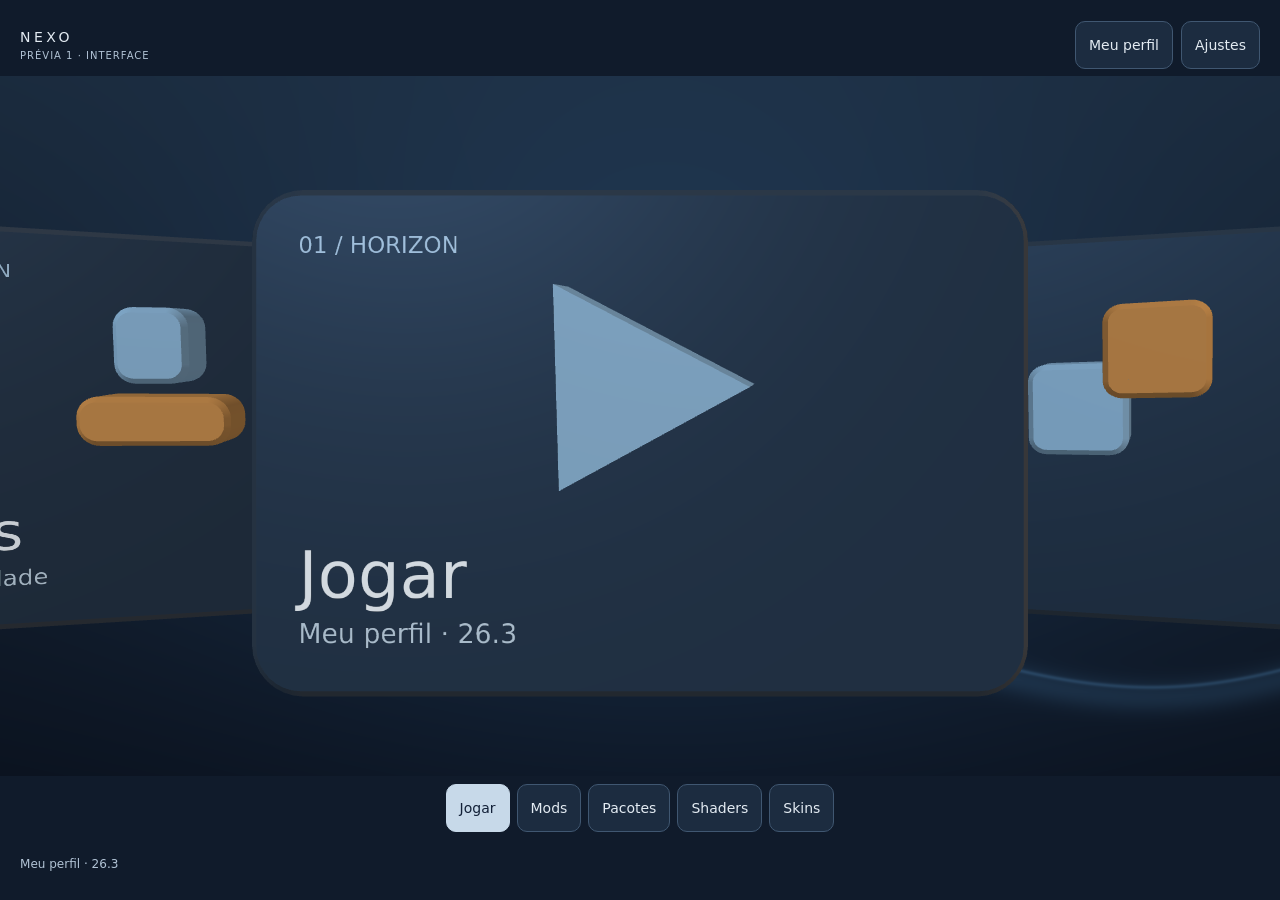
==== experiments/nexo-preview/android/src/main/assets/index.html @ 7bfe876e "Give landscape catalogs usable space and restore state after layout settles Move secondary catalog a" ====
<!doctype html>
<html lang="pt-BR">
<head>
<meta charset="utf-8"><meta name="viewport" content="width=device-width,initial-scale=1,viewport-fit=cover">
<meta name="theme-color" content="#101b2b"><title>Horizon Nexo — Prévia 1</title>
<link rel="stylesheet" href="nexo.css">
</head>
<body>
<main id="nexo-app" class="nexo-study">
  <header class="app-header"><div><span class="wordmark">NEXO</span><small>PRÉVIA 1 · INTERFACE</small></div><div class="header-actions"><button id="profile-button" type="button" aria-label="Trocar perfil">Meu perfil</button><button id="settings-button" type="button">Ajustes</button></div></header>
  <div id="scene-wrap"><canvas id="scene" aria-label="Carrossel 3D. Arraste para selecionar e toque na aba em destaque para abrir.">Nexo: Jogar, Mods, Pacotes, Shaders e Skins.</canvas>
    <section id="module" hidden inert aria-labelledby="module-title"><header class="module-header"><div><small id="module-eyebrow">BIBLIOTECA DE PRÉVIA</small><h1 id="module-title">Mods</h1></div><button type="button" id="module-options" aria-label="Mais opções da biblioteca" aria-haspopup="dialog">Mais</button></header><div id="module-content"></div></section>
  </div>
  <nav class="nexo-categories" aria-label="Seções">
    <button type="button" data-page="0" aria-pressed="true">Jogar</button><button type="button" data-page="1" aria-pressed="false">Mods</button><button type="button" data-page="2" aria-pressed="false">Pacotes</button><button type="button" data-page="3" aria-pressed="false">Shaders</button><button type="button" data-page="4" aria-pressed="false">Skins</button>
  </nav>
  <footer class="app-footer"><span class="nexo-state" aria-live="polite">Meu perfil · 26.3</span><button type="button" class="nexo-back" hidden>Voltar às abas</button></footer>
  <p class="nexo-error" role="alert" hidden></p>
</main>
<dialog id="settings-dialog" aria-labelledby="settings-title"><header><h2 id="settings-title">Ajustes do Nexo</h2><button type="button" data-close>Fechar</button></header><div class="dialog-body">
<label>Tamanho do texto<select data-pref="textScale"><option value="1">Padrão</option><option value="1.15">Ampliado</option><option value="1.3">Grande</option></select></label>
<label>Movimento reduzido<input type="checkbox" data-pref="reducedMotion"></label>
<label>Limite de quadros<select data-pref="fps"><option value="30">30 FPS</option><option value="45">45 FPS</option><option value="60">60 FPS</option></select></label>
<label>Resolução dos efeitos<select data-pref="renderScale"><option value="1">Completa</option><option value="0.75">Equilibrada</option><option value="0.6">Econômica</option></select></label>
<label>Cor de apoio<input type="range" data-pref="warmth" min="0" max="1" step="0.05" aria-label="Intensidade da luz quente"></label>
<label>Efeitos sonoros<input type="range" data-pref="sound" min="0" max="1" step="0.05" aria-label="Volume dos efeitos sonoros"></label>
<label>Retorno tátil<input type="checkbox" data-pref="haptics"></label>
<div class="actions"><button id="reset-appearance" type="button">Restaurar aparência</button><button id="undo-appearance" type="button">Desfazer alteração</button></div>
<p class="note">Este APK testa a interface. A conexão com o jogo, as contas e os arquivos do Horizon ainda está pendente.</p>
</div></dialog>
<dialog id="profiles-dialog" aria-labelledby="profiles-title"><header><h2 id="profiles-title">Perfis de prévia</h2><button type="button" data-close>Fechar</button></header><div class="dialog-body"><div id="profile-list"></div><form id="profile-form"><label for="profile-name">Novo perfil</label><input id="profile-name" name="name" maxlength="50" autocomplete="off" placeholder="Nome do perfil"><button type="submit">Adicionar</button><p id="profile-error" role="alert"></p></form></div></dialog>
<dialog id="details-dialog" aria-labelledby="details-title"><header><h2 id="details-title">Detalhes</h2><button type="button" data-close>Fechar</button></header><div id="details-content" class="dialog-body"></div></dialog>
<dialog id="catalog-options-dialog" aria-labelledby="catalog-options-title"><header><h2 id="catalog-options-title">Opções da biblioteca</h2><button type="button" data-close>Fechar</button></header><div class="dialog-body"><button type="button" id="import-catalog">Importar lista Nexo</button><button type="button" id="export-catalog">Exportar lista Nexo</button><button type="button" id="reset-filters">Limpar busca e filtros</button><p class="note">Este update importa e exporta manifestos Nexo em JSON.</p></div></dialog>
<input type="file" id="catalog-file" accept="application/json,.json" hidden>
<div id="notice" role="status" hidden><span></span><button type="button" id="notice-undo" hidden>Desfazer</button><button type="button" id="notice-close" aria-label="Dispensar aviso">Fechar</button></div>
<script src="state.js"></script><script src="app.js"></script><script src="scene.js"></script>
</body></html>
---- experiments/nexo-preview/android/src/main/assets/nexo.css ----
:root{color-scheme:dark;--ink:#e3ebf2;--muted:#b1c3d5;--line:#405771;--surface:#1c2c40;--warm:#d7ad7b;--scale:1;font-family:ui-sans-serif,system-ui,sans-serif;background:#101b2b;color:var(--ink)}
*{box-sizing:border-box}body{margin:0;min-height:100vh;min-height:100dvh;font-size:calc(14px * var(--scale));line-height:1.5;padding:env(safe-area-inset-top) env(safe-area-inset-right) env(safe-area-inset-bottom) env(safe-area-inset-left)}button,input,select{font:inherit}button,input,select{color:var(--ink);background:var(--surface);border:1px solid var(--line);border-radius:10px;min-height:48px;padding:10px 13px}button{touch-action:manipulation}button:active{transform:translateY(1px);filter:brightness(.9)}button:focus-visible,input:focus-visible,select:focus-visible{outline:2px solid #d7ad7b;outline-offset:3px}button:disabled{opacity:.55}button[aria-pressed=true]{background:#c7d9e9;border-color:#c7d9e9;color:#122037}button[hidden],[hidden]{display:none!important}input[type=checkbox]{width:26px;min-height:26px;margin:11px;accent-color:var(--warm)}input[type=range]{padding:12px 0;width:100%;accent-color:var(--warm)}input[type=file]{max-width:100%}h1,h2,h3,p{margin:0}h1{font-size:1.55em;font-weight:500}h2{font-size:1.25em;font-weight:500}small,.note{font-size:.86em;color:var(--muted)}
#nexo-app{max-width:1400px;margin:auto;min-height:100vh;min-height:100dvh;display:flex;flex-direction:column}.app-header{padding:14px 20px 0;display:flex;justify-content:space-between;gap:12px;align-items:center;min-height:76px}.app-header small{display:block;letter-spacing:.10em;font-size:10px}.wordmark{letter-spacing:.25em;font-weight:500}.header-actions{display:flex;gap:8px;min-width:0}.header-actions button:first-child{max-width:180px;overflow:hidden;text-overflow:ellipsis;white-space:nowrap}#scene-wrap{position:relative;flex:1;min-height:0}#scene{display:block;width:100%;height:calc(100vh - 200px);height:calc(100dvh - 200px);min-height:240px;touch-action:pan-y;user-select:none;transition:height .42s cubic-bezier(.2,.7,.2,1)}.has-module #scene{height:calc(100vh - 180px - env(safe-area-inset-top) - env(safe-area-inset-bottom));height:calc(100dvh - 180px - env(safe-area-inset-top) - env(safe-area-inset-bottom));min-height:260px}.nexo-categories{display:flex;flex-wrap:wrap;gap:7px;justify-content:center;padding:0 16px 14px}.has-module .nexo-categories{display:none}.app-footer{display:flex;align-items:center;justify-content:space-between;gap:14px;padding:0 20px 18px;min-height:54px;flex-wrap:wrap}.nexo-state{color:var(--muted);font-size:.86em;max-width:65ch}.nexo-back{background:var(--warm);border-color:var(--warm);color:#152034;font-weight:500}.nexo-error{padding:12px 20px;color:#ffd1bc}
#module{position:absolute;display:flex;flex-direction:column;padding:15px 18px 18px;overflow:hidden;border-radius:16px;will-change:opacity;isolation:isolate}.module-header{flex:none;min-height:70px;padding-left:66px;display:flex;align-items:center;margin-bottom:10px}.module-header small{font-size:.72em;letter-spacing:.06em}#module-content{min-height:0;flex:1;display:flex;flex-direction:column;gap:10px}.catalog-filter{flex:none;display:flex;gap:8px;flex-wrap:wrap}.catalog-search{display:flex;gap:6px;width:100%}.catalog-search input{min-width:0;flex:1}.catalog-filter select{min-width:0;flex:1;padding-right:8px}.result-count{font-size:.84em;color:var(--muted)}.catalog-list{overflow-y:auto;overscroll-behavior:contain;touch-action:pan-y;min-height:0;flex:1;scrollbar-color:#8aa5bf #20324a}.catalog-row{padding:10px 2px;border-bottom:1px solid #49617a66;display:grid;grid-template-columns:minmax(0,1fr) auto;gap:8px;align-items:center;min-height:76px}.catalog-row .row-detail{padding:0;border:0;border-radius:0;background:transparent;text-align:left;min-width:0;display:block;width:100%}.row-name{font-weight:500;display:block;overflow:hidden;text-overflow:ellipsis;white-space:nowrap}.row-caption{font-size:.82em;color:var(--muted);display:block}.row-toggle{font-size:.82em;padding:8px;min-width:82px}.catalog-actions{display:flex;gap:7px;flex-wrap:wrap;flex:none}.catalog-actions button{font-size:.82em;flex:1}.empty{padding:18px 2px;display:flex;flex-direction:column;gap:12px}.empty button{align-self:flex-start}.skin-space{flex:1;min-height:80px;touch-action:pan-y}.skin-actions{display:flex;gap:8px;align-items:center;flex-wrap:wrap}.skin-actions button{flex:1}.note{line-height:1.45}.actions{display:flex;gap:8px;flex-wrap:wrap}.actions button{flex:1}dialog{color:var(--ink);background:#17263a;border:1px solid var(--line);border-radius:20px;width:min(520px,calc(100vw - 24px));max-height:calc(100vh - 30px);max-height:calc(100dvh - 30px);padding:0;box-shadow:0 20px 70px #0006}dialog::backdrop{background:#07101dcc}dialog>header{display:flex;align-items:center;justify-content:space-between;padding:16px;gap:12px;border-bottom:1px solid var(--line)}.dialog-body{padding:16px;overflow-y:auto;max-height:calc(100dvh - 135px);display:flex;flex-direction:column;gap:14px}.dialog-body label{display:flex;align-items:center;justify-content:space-between;gap:16px;min-height:48px;flex-wrap:wrap}.dialog-body label select{max-width:100%}.dialog-body label input[type=range]{flex-basis:100%}.profile-choice{display:block;text-align:left;width:100%;margin-bottom:8px}.profile-choice small{display:block;color:inherit}.dialog-body form{display:flex;flex-direction:column;gap:8px}#profile-error{color:#ffd1bc;min-height:1.5em}.details-description{white-space:pre-wrap;overflow-wrap:anywhere}.details-meta{color:var(--muted);font-size:.86em}#notice{position:fixed;bottom:calc(82px + env(safe-area-inset-bottom));left:50%;transform:translateX(-50%);z-index:100;max-width:calc(100vw - 24px);width:max-content;background:#273d55;border:1px solid #6886a3;border-radius:14px;padding:10px 12px;display:flex;gap:10px;align-items:center;box-shadow:0 10px 40px #0005}#notice span{max-width:60ch;overflow-wrap:anywhere}#notice button{flex:none;font-size:.86em}#notice-close{background:transparent;border:0}.catalog-hint{font-size:.78em;color:var(--muted)}
@media(max-width:480px){.app-header{padding:12px 14px 0;min-height:72px}.header-actions{gap:5px}.header-actions button{padding:10px}.header-actions button:first-child{max-width:110px}.app-footer{padding-left:14px;padding-right:14px}.nexo-categories{gap:5px}.nexo-categories button{padding:10px 11px}#module{padding:12px 13px}.module-header{padding-left:60px;min-height:62px}.catalog-actions button{padding:8px}.catalog-filter select{font-size:.86em}.row-caption{font-size:.78em}#notice{flex-wrap:wrap}#notice span{flex-basis:100%}.has-module #scene{height:calc(100dvh - 150px - env(safe-area-inset-top) - env(safe-area-inset-bottom))}}
@media(max-height:500px) and (orientation:landscape){#scene{min-height:180px;height:calc(100dvh - 170px)}.nexo-categories{padding-bottom:6px}.app-footer{min-height:48px}.app-header{min-height:58px;padding-top:6px}.app-header small{display:none}.has-module #scene{min-height:230px;height:calc(100dvh - 112px)}.app-footer{padding-bottom:6px}.module-header{min-height:54px;margin-bottom:4px}.catalog-filter{gap:5px}.catalog-search{width:auto;flex:2}.catalog-filter select{flex:1}.catalog-actions{gap:5px}.catalog-row{min-height:64px}.note{font-size:.78em}#module-content{gap:6px}}
@media(prefers-reduced-motion:reduce){#scene{transition:none}button:active{transform:none}}.reduced-motion #scene{transition:none}

dialog>header h2{min-width:0;overflow-wrap:anywhere}.profile-choice{overflow-wrap:anywhere}

.module-header{justify-content:space-between;gap:8px}.module-header>div{min-width:0}.module-header h1{overflow-wrap:anywhere}#module-options{flex:none;padding:8px 10px;font-size:.86em}
@media(max-height:500px) and (orientation:landscape){.catalog-hint{display:none}.skin-space{min-height:30px}.skin-actions button{font-size:.82em;padding:8px}}
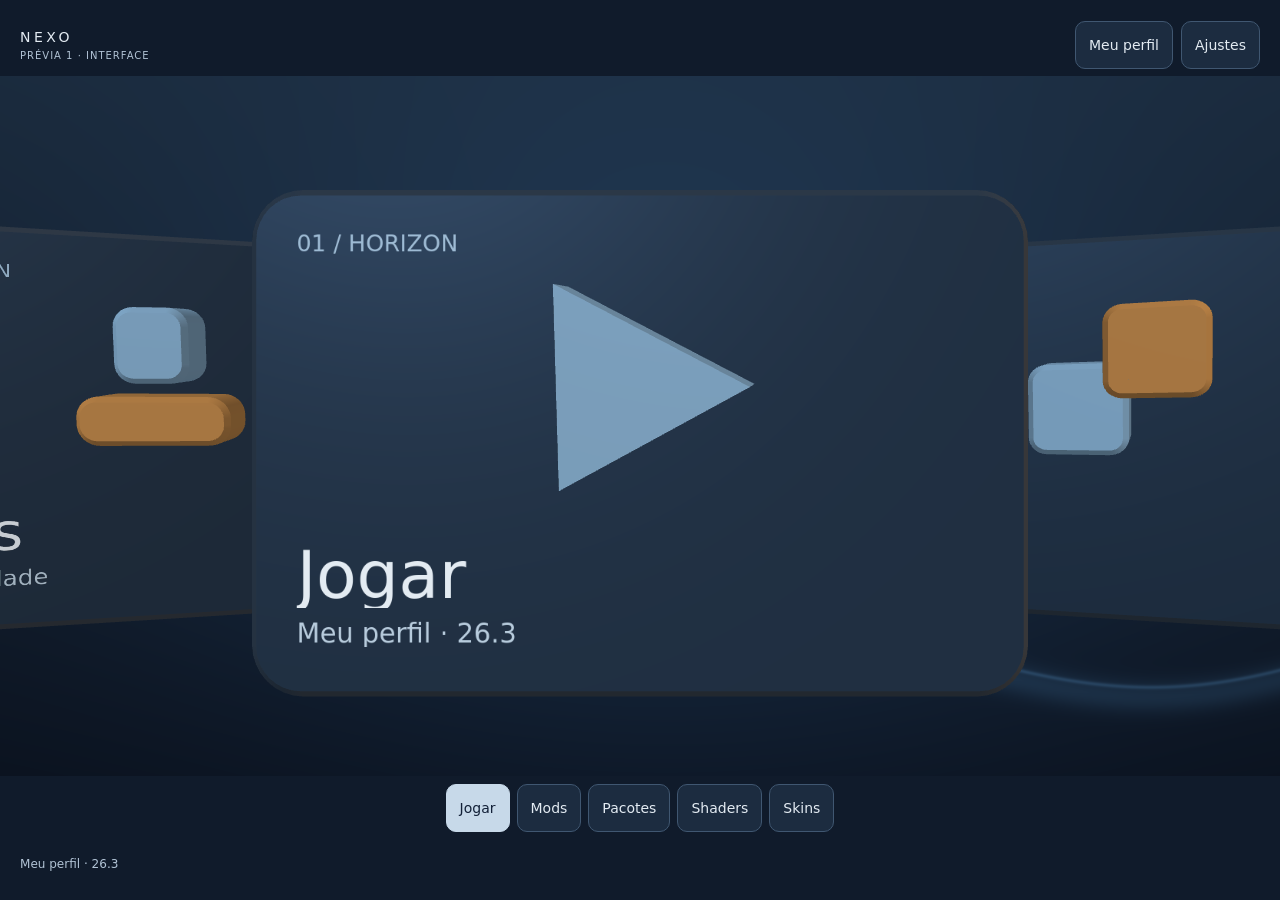
==== commit 4e0b5e57: "Keep Nexo's projected card text sharp at reduced effect resolution Use a native text layer aligned t" ====
--- a/experiments/nexo-preview/android/src/main/assets/index.html
+++ b/experiments/nexo-preview/android/src/main/assets/index.html
@@ -9,6 +9,7 @@
 <main id="nexo-app" class="nexo-study">
   <header class="app-header"><div><span class="wordmark">NEXO</span><small>PRÉVIA 1 · INTERFACE</small></div><div class="header-actions"><button id="profile-button" type="button" aria-label="Trocar perfil">Meu perfil</button><button id="settings-button" type="button">Ajustes</button></div></header>
   <div id="scene-wrap"><canvas id="scene" aria-label="Carrossel 3D. Arraste para selecionar e toque na aba em destaque para abrir.">Nexo: Jogar, Mods, Pacotes, Shaders e Skins.</canvas>
+    <div id="front-label" aria-hidden="true"><span class="front-prefix"></span><span class="front-title"></span><span class="front-caption"></span></div>
     <section id="module" hidden inert aria-labelledby="module-title"><header class="module-header"><div><small id="module-eyebrow">BIBLIOTECA DE PRÉVIA</small><h1 id="module-title">Mods</h1></div><button type="button" id="module-options" aria-label="Mais opções da biblioteca" aria-haspopup="dialog">Mais</button></header><div id="module-content"></div></section>
   </div>
   <nav class="nexo-categories" aria-label="Seções">
--- a/experiments/nexo-preview/android/src/main/assets/nexo.css
+++ b/experiments/nexo-preview/android/src/main/assets/nexo.css
@@ -10,3 +10,7 @@
 
 .module-header{justify-content:space-between;gap:8px}.module-header>div{min-width:0}.module-header h1{overflow-wrap:anywhere}#module-options{flex:none;padding:8px 10px;font-size:.86em}
 @media(max-height:500px) and (orientation:landscape){.catalog-hint{display:none}.skin-space{min-height:30px}.skin-actions button{font-size:.82em;padding:8px}}
+
+#front-label{position:absolute;left:0;top:0;width:1024px;height:668px;transform-origin:0 0;pointer-events:none;z-index:1;will-change:transform,opacity}#front-label span{position:absolute;left:65px;right:65px;white-space:nowrap;overflow:hidden;text-overflow:ellipsis;line-height:1;font-weight:400}.front-prefix{top:59px;font-size:30px;color:#9ebbd4}.front-title{top:462px;font-size:calc(86px * var(--scale));color:#e3ebf2}.front-caption{top:calc(564px + (var(--scale) - 1) * 80px);font-size:calc(35px * var(--scale));color:#b7cbdc}#module{z-index:2}
+
+#scene-wrap{overflow:hidden}
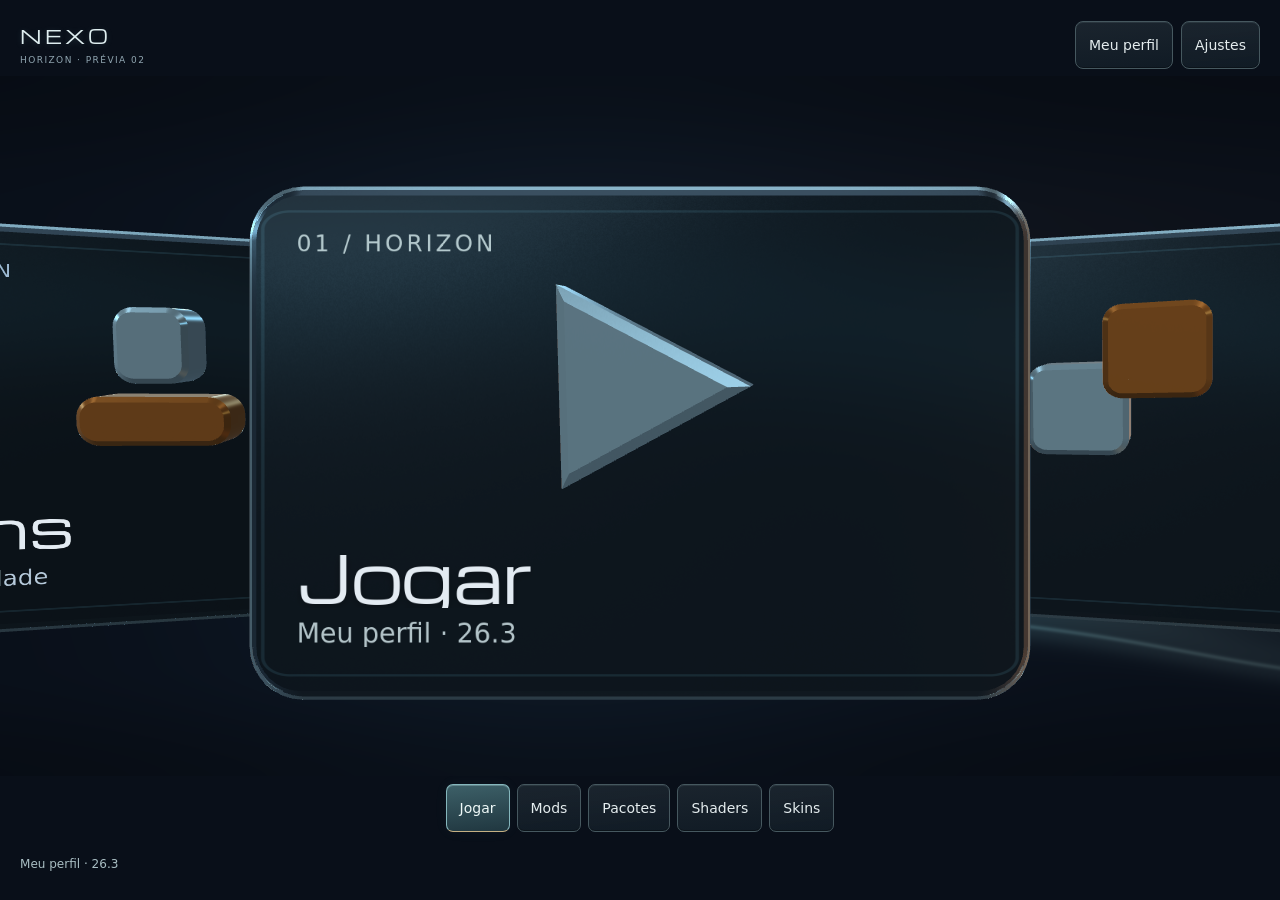
==== commit d57fd3bf: "feat(nexo): Y2K materials, flowing atmosphere and console display type Preserve the approved 3D caro" ====
--- a/experiments/nexo-preview/android/src/main/assets/index.html
+++ b/experiments/nexo-preview/android/src/main/assets/index.html
@@ -2,12 +2,12 @@
 <html lang="pt-BR">
 <head>
 <meta charset="utf-8"><meta name="viewport" content="width=device-width,initial-scale=1,viewport-fit=cover">
-<meta name="theme-color" content="#101b2b"><title>Horizon Nexo — Prévia 1</title>
+<meta name="theme-color" content="#090f19"><title>Horizon Nexo — Prévia 2</title>
 <link rel="stylesheet" href="nexo.css">
 </head>
 <body>
 <main id="nexo-app" class="nexo-study">
-  <header class="app-header"><div><span class="wordmark">NEXO</span><small>PRÉVIA 1 · INTERFACE</small></div><div class="header-actions"><button id="profile-button" type="button" aria-label="Trocar perfil">Meu perfil</button><button id="settings-button" type="button">Ajustes</button></div></header>
+  <header class="app-header"><div><span class="wordmark">NEXO</span><small>HORIZON · PRÉVIA 02</small></div><div class="header-actions"><button id="profile-button" type="button" aria-label="Trocar perfil">Meu perfil</button><button id="settings-button" type="button">Ajustes</button></div></header>
   <div id="scene-wrap"><canvas id="scene" aria-label="Carrossel 3D. Arraste para selecionar e toque na aba em destaque para abrir.">Nexo: Jogar, Mods, Pacotes, Shaders e Skins.</canvas>
     <div id="front-label" aria-hidden="true"><span class="front-prefix"></span><span class="front-title"></span><span class="front-caption"></span></div>
     <section id="module" hidden inert aria-labelledby="module-title"><header class="module-header"><div><small id="module-eyebrow">BIBLIOTECA DE PRÉVIA</small><h1 id="module-title">Mods</h1></div><button type="button" id="module-options" aria-label="Mais opções da biblioteca" aria-haspopup="dialog">Mais</button></header><div id="module-content"></div></section>
@@ -21,6 +21,7 @@
 <dialog id="settings-dialog" aria-labelledby="settings-title"><header><h2 id="settings-title">Ajustes do Nexo</h2><button type="button" data-close>Fechar</button></header><div class="dialog-body">
 <label>Tamanho do texto<select data-pref="textScale"><option value="1">Padrão</option><option value="1.15">Ampliado</option><option value="1.3">Grande</option></select></label>
 <label>Movimento reduzido<input type="checkbox" data-pref="reducedMotion"></label>
+<label>Fundo vivo<input type="checkbox" data-pref="ambientMotion"></label>
 <label>Limite de quadros<select data-pref="fps"><option value="30">30 FPS</option><option value="45">45 FPS</option><option value="60">60 FPS</option></select></label>
 <label>Resolução dos efeitos<select data-pref="renderScale"><option value="1">Completa</option><option value="0.75">Equilibrada</option><option value="0.6">Econômica</option></select></label>
 <label>Cor de apoio<input type="range" data-pref="warmth" min="0" max="1" step="0.05" aria-label="Intensidade da luz quente"></label>
--- a/experiments/nexo-preview/android/src/main/assets/nexo.css
+++ b/experiments/nexo-preview/android/src/main/assets/nexo.css
@@ -1,4 +1,5 @@
-:root{color-scheme:dark;--ink:#e3ebf2;--muted:#b1c3d5;--line:#405771;--surface:#1c2c40;--warm:#d7ad7b;--scale:1;font-family:ui-sans-serif,system-ui,sans-serif;background:#101b2b;color:var(--ink)}
+@font-face{font-family:Michroma;src:url('Michroma-Regular.ttf') format('truetype');font-style:normal;font-weight:400;font-display:swap}
+:root{color-scheme:dark;--ink:#e4ecee;--muted:#a9bec3;--line:#43575e;--surface:#18242d;--warm:#d1ac7c;--scale:1;font-family:ui-sans-serif,system-ui,sans-serif;background:#090f19;color:var(--ink)}
 *{box-sizing:border-box}body{margin:0;min-height:100vh;min-height:100dvh;font-size:calc(14px * var(--scale));line-height:1.5;padding:env(safe-area-inset-top) env(safe-area-inset-right) env(safe-area-inset-bottom) env(safe-area-inset-left)}button,input,select{font:inherit}button,input,select{color:var(--ink);background:var(--surface);border:1px solid var(--line);border-radius:10px;min-height:48px;padding:10px 13px}button{touch-action:manipulation}button:active{transform:translateY(1px);filter:brightness(.9)}button:focus-visible,input:focus-visible,select:focus-visible{outline:2px solid #d7ad7b;outline-offset:3px}button:disabled{opacity:.55}button[aria-pressed=true]{background:#c7d9e9;border-color:#c7d9e9;color:#122037}button[hidden],[hidden]{display:none!important}input[type=checkbox]{width:26px;min-height:26px;margin:11px;accent-color:var(--warm)}input[type=range]{padding:12px 0;width:100%;accent-color:var(--warm)}input[type=file]{max-width:100%}h1,h2,h3,p{margin:0}h1{font-size:1.55em;font-weight:500}h2{font-size:1.25em;font-weight:500}small,.note{font-size:.86em;color:var(--muted)}
 #nexo-app{max-width:1400px;margin:auto;min-height:100vh;min-height:100dvh;display:flex;flex-direction:column}.app-header{padding:14px 20px 0;display:flex;justify-content:space-between;gap:12px;align-items:center;min-height:76px}.app-header small{display:block;letter-spacing:.10em;font-size:10px}.wordmark{letter-spacing:.25em;font-weight:500}.header-actions{display:flex;gap:8px;min-width:0}.header-actions button:first-child{max-width:180px;overflow:hidden;text-overflow:ellipsis;white-space:nowrap}#scene-wrap{position:relative;flex:1;min-height:0}#scene{display:block;width:100%;height:calc(100vh - 200px);height:calc(100dvh - 200px);min-height:240px;touch-action:pan-y;user-select:none;transition:height .42s cubic-bezier(.2,.7,.2,1)}.has-module #scene{height:calc(100vh - 180px - env(safe-area-inset-top) - env(safe-area-inset-bottom));height:calc(100dvh - 180px - env(safe-area-inset-top) - env(safe-area-inset-bottom));min-height:260px}.nexo-categories{display:flex;flex-wrap:wrap;gap:7px;justify-content:center;padding:0 16px 14px}.has-module .nexo-categories{display:none}.app-footer{display:flex;align-items:center;justify-content:space-between;gap:14px;padding:0 20px 18px;min-height:54px;flex-wrap:wrap}.nexo-state{color:var(--muted);font-size:.86em;max-width:65ch}.nexo-back{background:var(--warm);border-color:var(--warm);color:#152034;font-weight:500}.nexo-error{padding:12px 20px;color:#ffd1bc}
 #module{position:absolute;display:flex;flex-direction:column;padding:15px 18px 18px;overflow:hidden;border-radius:16px;will-change:opacity;isolation:isolate}.module-header{flex:none;min-height:70px;padding-left:66px;display:flex;align-items:center;margin-bottom:10px}.module-header small{font-size:.72em;letter-spacing:.06em}#module-content{min-height:0;flex:1;display:flex;flex-direction:column;gap:10px}.catalog-filter{flex:none;display:flex;gap:8px;flex-wrap:wrap}.catalog-search{display:flex;gap:6px;width:100%}.catalog-search input{min-width:0;flex:1}.catalog-filter select{min-width:0;flex:1;padding-right:8px}.result-count{font-size:.84em;color:var(--muted)}.catalog-list{overflow-y:auto;overscroll-behavior:contain;touch-action:pan-y;min-height:0;flex:1;scrollbar-color:#8aa5bf #20324a}.catalog-row{padding:10px 2px;border-bottom:1px solid #49617a66;display:grid;grid-template-columns:minmax(0,1fr) auto;gap:8px;align-items:center;min-height:76px}.catalog-row .row-detail{padding:0;border:0;border-radius:0;background:transparent;text-align:left;min-width:0;display:block;width:100%}.row-name{font-weight:500;display:block;overflow:hidden;text-overflow:ellipsis;white-space:nowrap}.row-caption{font-size:.82em;color:var(--muted);display:block}.row-toggle{font-size:.82em;padding:8px;min-width:82px}.catalog-actions{display:flex;gap:7px;flex-wrap:wrap;flex:none}.catalog-actions button{font-size:.82em;flex:1}.empty{padding:18px 2px;display:flex;flex-direction:column;gap:12px}.empty button{align-self:flex-start}.skin-space{flex:1;min-height:80px;touch-action:pan-y}.skin-actions{display:flex;gap:8px;align-items:center;flex-wrap:wrap}.skin-actions button{flex:1}.note{line-height:1.45}.actions{display:flex;gap:8px;flex-wrap:wrap}.actions button{flex:1}dialog{color:var(--ink);background:#17263a;border:1px solid var(--line);border-radius:20px;width:min(520px,calc(100vw - 24px));max-height:calc(100vh - 30px);max-height:calc(100dvh - 30px);padding:0;box-shadow:0 20px 70px #0006}dialog::backdrop{background:#07101dcc}dialog>header{display:flex;align-items:center;justify-content:space-between;padding:16px;gap:12px;border-bottom:1px solid var(--line)}.dialog-body{padding:16px;overflow-y:auto;max-height:calc(100dvh - 135px);display:flex;flex-direction:column;gap:14px}.dialog-body label{display:flex;align-items:center;justify-content:space-between;gap:16px;min-height:48px;flex-wrap:wrap}.dialog-body label select{max-width:100%}.dialog-body label input[type=range]{flex-basis:100%}.profile-choice{display:block;text-align:left;width:100%;margin-bottom:8px}.profile-choice small{display:block;color:inherit}.dialog-body form{display:flex;flex-direction:column;gap:8px}#profile-error{color:#ffd1bc;min-height:1.5em}.details-description{white-space:pre-wrap;overflow-wrap:anywhere}.details-meta{color:var(--muted);font-size:.86em}#notice{position:fixed;bottom:calc(82px + env(safe-area-inset-bottom));left:50%;transform:translateX(-50%);z-index:100;max-width:calc(100vw - 24px);width:max-content;background:#273d55;border:1px solid #6886a3;border-radius:14px;padding:10px 12px;display:flex;gap:10px;align-items:center;box-shadow:0 10px 40px #0005}#notice span{max-width:60ch;overflow-wrap:anywhere}#notice button{flex:none;font-size:.86em}#notice-close{background:transparent;border:0}.catalog-hint{font-size:.78em;color:var(--muted)}
@@ -14,3 +15,23 @@
 #front-label{position:absolute;left:0;top:0;width:1024px;height:668px;transform-origin:0 0;pointer-events:none;z-index:1;will-change:transform,opacity}#front-label span{position:absolute;left:65px;right:65px;white-space:nowrap;overflow:hidden;text-overflow:ellipsis;line-height:1;font-weight:400}.front-prefix{top:59px;font-size:30px;color:#9ebbd4}.front-title{top:462px;font-size:calc(86px * var(--scale));color:#e3ebf2}.front-caption{top:calc(564px + (var(--scale) - 1) * 80px);font-size:calc(35px * var(--scale));color:#b7cbdc}#module{z-index:2}
 
 #scene-wrap{overflow:hidden}
+
+@media(max-height:500px) and (orientation:landscape){.catalog-search{min-width:0;flex:2 1 180px}.catalog-filter select{flex:1 0 110px}}
+
+/* Smoke polymer and thin metal edges; display lettering stays at native resolution. */
+button,input,select{border-radius:8px;background:linear-gradient(174deg,#26323b9c,#111c26e6);border-color:#46585f;box-shadow:inset 0 1px 0 #d9f5ff14,inset 0 -1px 0 #0005}
+button[aria-pressed=true]{background:linear-gradient(175deg,#3d6068,#203740);border-color:#85b7bd;color:#eff9f8;box-shadow:inset 0 1px 0 #d6ffff40,0 0 14px #6cc5cb0d}
+button:focus-visible,input:focus-visible,select:focus-visible{outline-color:#d1ac7c}
+.wordmark{font:400 19px Michroma,system-ui,sans-serif;letter-spacing:.16em;color:#deedef;text-shadow:0 1px 6px #aee9ee26}
+.app-header small{font-size:9px;letter-spacing:.16em;margin-top:4px;color:#91a6b1}
+.front-title,#module-title{font-family:Michroma,system-ui,sans-serif;font-weight:400}
+.front-title{letter-spacing:-.015em;text-shadow:0 3px 12px #0005}
+.front-prefix{letter-spacing:.14em;color:#b3c8cc}.front-caption{color:#b2c3c8}
+.nexo-categories button{border-radius:7px}.nexo-categories button[aria-pressed=true]{border-bottom-color:#c5b083}
+.nexo-back{background:linear-gradient(175deg,#d7ba92,#b89466);color:#10191e;border-color:#d6bd98}
+.module-header small{color:#9ab7bc;letter-spacing:.12em}.catalog-row{border-bottom-color:#7e9b9e33}
+.catalog-row .row-detail{background:transparent;box-shadow:none}.row-name{font-weight:500;color:#e2edef}
+.row-toggle{border-radius:6px}.catalog-list{scrollbar-color:#779aa2 #111b25}
+dialog{background:linear-gradient(155deg,#202e38,#101a25 70%);border-color:#698086;border-radius:14px;box-shadow:inset 0 1px 0 #e7fcff1c,0 20px 70px #0009}
+dialog::backdrop{background:#040911d9}dialog>header{border-bottom-color:#94bbbf33}
+#notice{background:linear-gradient(150deg,#293d46,#14232e);border-color:#6d9098;border-radius:9px}
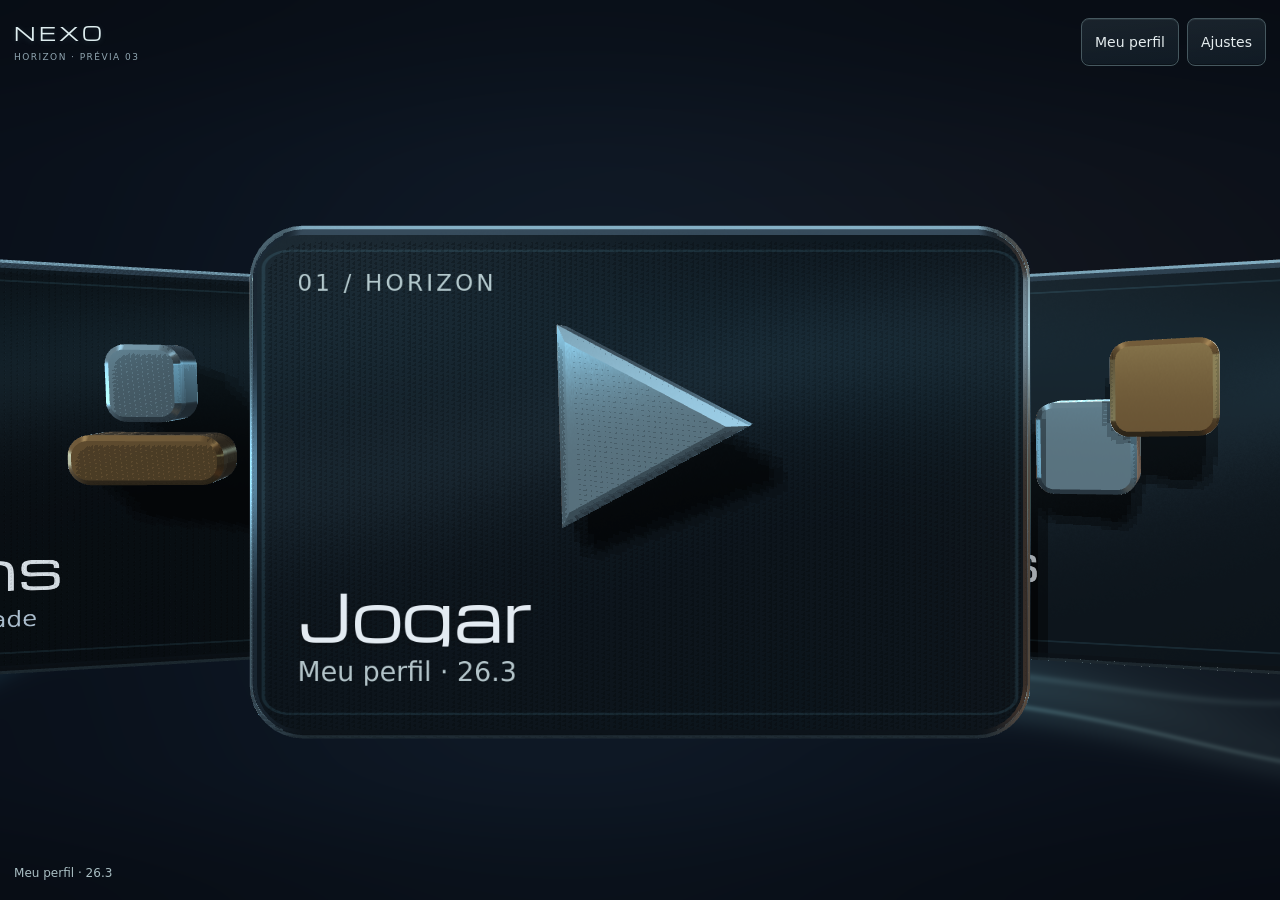
==== commit 752b4550: "feat(nexo): tactile tabs, full-screen waves, sampled audio and scene lighting Integrate return and o" ====
--- a/experiments/nexo-preview/android/src/main/assets/index.html
+++ b/experiments/nexo-preview/android/src/main/assets/index.html
@@ -2,26 +2,25 @@
 <html lang="pt-BR">
 <head>
 <meta charset="utf-8"><meta name="viewport" content="width=device-width,initial-scale=1,viewport-fit=cover">
-<meta name="theme-color" content="#090f19"><title>Horizon Nexo — Prévia 2</title>
+<meta name="theme-color" content="#090f19"><title>Horizon Nexo — Prévia 3</title>
 <link rel="stylesheet" href="nexo.css">
 </head>
 <body>
 <main id="nexo-app" class="nexo-study">
-  <header class="app-header"><div><span class="wordmark">NEXO</span><small>HORIZON · PRÉVIA 02</small></div><div class="header-actions"><button id="profile-button" type="button" aria-label="Trocar perfil">Meu perfil</button><button id="settings-button" type="button">Ajustes</button></div></header>
+  <header class="app-header"><div><span class="wordmark">NEXO</span><small>HORIZON · PRÉVIA 03</small></div><div class="header-actions"><button id="profile-button" type="button" aria-label="Trocar perfil">Meu perfil</button><button id="settings-button" type="button">Ajustes</button></div></header>
   <div id="scene-wrap"><canvas id="scene" aria-label="Carrossel 3D. Arraste para selecionar e toque na aba em destaque para abrir.">Nexo: Jogar, Mods, Pacotes, Shaders e Skins.</canvas>
     <div id="front-label" aria-hidden="true"><span class="front-prefix"></span><span class="front-title"></span><span class="front-caption"></span></div>
-    <section id="module" hidden inert aria-labelledby="module-title"><header class="module-header"><div><small id="module-eyebrow">BIBLIOTECA DE PRÉVIA</small><h1 id="module-title">Mods</h1></div><button type="button" id="module-options" aria-label="Mais opções da biblioteca" aria-haspopup="dialog">Mais</button></header><div id="module-content"></div></section>
+    <div id="tab-targets" aria-label="Abas do Nexo"><button type="button" data-card="0">Jogar</button><button type="button" data-card="1">Mods</button><button type="button" data-card="2">Pacotes</button><button type="button" data-card="3">Shaders</button><button type="button" data-card="4">Skins</button></div>
+    <section id="module" hidden inert aria-labelledby="module-title"><header class="module-header"><div><small id="module-eyebrow">BIBLIOTECA DE PRÉVIA</small><h1 id="module-title">Mods</h1></div><div class="module-actions"><button type="button" class="nexo-back" aria-label="Voltar às abas" title="Voltar às abas"><svg width="24" height="24" viewBox="0 0 24 24" fill="none" aria-hidden="true"><path d="M14 5 7 12l7 7M7 12h13" stroke="currentColor" stroke-width="1.7" stroke-linecap="round" stroke-linejoin="round"/></svg></button><button type="button" id="module-options" aria-label="Mais opções da biblioteca" aria-haspopup="dialog">…</button></div></header><div id="module-content"></div></section>
   </div>
-  <nav class="nexo-categories" aria-label="Seções">
-    <button type="button" data-page="0" aria-pressed="true">Jogar</button><button type="button" data-page="1" aria-pressed="false">Mods</button><button type="button" data-page="2" aria-pressed="false">Pacotes</button><button type="button" data-page="3" aria-pressed="false">Shaders</button><button type="button" data-page="4" aria-pressed="false">Skins</button>
-  </nav>
-  <footer class="app-footer"><span class="nexo-state" aria-live="polite">Meu perfil · 26.3</span><button type="button" class="nexo-back" hidden>Voltar às abas</button></footer>
+  <footer class="app-footer"><span class="nexo-state" aria-live="polite">Meu perfil · 26.3</span></footer>
   <p class="nexo-error" role="alert" hidden></p>
 </main>
 <dialog id="settings-dialog" aria-labelledby="settings-title"><header><h2 id="settings-title">Ajustes do Nexo</h2><button type="button" data-close>Fechar</button></header><div class="dialog-body">
 <label>Tamanho do texto<select data-pref="textScale"><option value="1">Padrão</option><option value="1.15">Ampliado</option><option value="1.3">Grande</option></select></label>
 <label>Movimento reduzido<input type="checkbox" data-pref="reducedMotion"></label>
 <label>Fundo vivo<input type="checkbox" data-pref="ambientMotion"></label>
+<label>Sombras e reflexos<input type="checkbox" data-pref="sceneLighting"></label>
 <label>Limite de quadros<select data-pref="fps"><option value="30">30 FPS</option><option value="45">45 FPS</option><option value="60">60 FPS</option></select></label>
 <label>Resolução dos efeitos<select data-pref="renderScale"><option value="1">Completa</option><option value="0.75">Equilibrada</option><option value="0.6">Econômica</option></select></label>
 <label>Cor de apoio<input type="range" data-pref="warmth" min="0" max="1" step="0.05" aria-label="Intensidade da luz quente"></label>
@@ -35,5 +34,5 @@
 <dialog id="catalog-options-dialog" aria-labelledby="catalog-options-title"><header><h2 id="catalog-options-title">Opções da biblioteca</h2><button type="button" data-close>Fechar</button></header><div class="dialog-body"><button type="button" id="import-catalog">Importar lista Nexo</button><button type="button" id="export-catalog">Exportar lista Nexo</button><button type="button" id="reset-filters">Limpar busca e filtros</button><p class="note">Este update importa e exporta manifestos Nexo em JSON.</p></div></dialog>
 <input type="file" id="catalog-file" accept="application/json,.json" hidden>
 <div id="notice" role="status" hidden><span></span><button type="button" id="notice-undo" hidden>Desfazer</button><button type="button" id="notice-close" aria-label="Dispensar aviso">Fechar</button></div>
-<script src="state.js"></script><script src="app.js"></script><script src="scene.js"></script>
+<script src="state.js"></script><script src="audio.js"></script><script src="app.js"></script><script src="scene.js"></script>
 </body></html>
--- a/experiments/nexo-preview/android/src/main/assets/nexo.css
+++ b/experiments/nexo-preview/android/src/main/assets/nexo.css
@@ -1,11 +1,11 @@
 @font-face{font-family:Michroma;src:url('Michroma-Regular.ttf') format('truetype');font-style:normal;font-weight:400;font-display:swap}
 :root{color-scheme:dark;--ink:#e4ecee;--muted:#a9bec3;--line:#43575e;--surface:#18242d;--warm:#d1ac7c;--scale:1;font-family:ui-sans-serif,system-ui,sans-serif;background:#090f19;color:var(--ink)}
 *{box-sizing:border-box}body{margin:0;min-height:100vh;min-height:100dvh;font-size:calc(14px * var(--scale));line-height:1.5;padding:env(safe-area-inset-top) env(safe-area-inset-right) env(safe-area-inset-bottom) env(safe-area-inset-left)}button,input,select{font:inherit}button,input,select{color:var(--ink);background:var(--surface);border:1px solid var(--line);border-radius:10px;min-height:48px;padding:10px 13px}button{touch-action:manipulation}button:active{transform:translateY(1px);filter:brightness(.9)}button:focus-visible,input:focus-visible,select:focus-visible{outline:2px solid #d7ad7b;outline-offset:3px}button:disabled{opacity:.55}button[aria-pressed=true]{background:#c7d9e9;border-color:#c7d9e9;color:#122037}button[hidden],[hidden]{display:none!important}input[type=checkbox]{width:26px;min-height:26px;margin:11px;accent-color:var(--warm)}input[type=range]{padding:12px 0;width:100%;accent-color:var(--warm)}input[type=file]{max-width:100%}h1,h2,h3,p{margin:0}h1{font-size:1.55em;font-weight:500}h2{font-size:1.25em;font-weight:500}small,.note{font-size:.86em;color:var(--muted)}
-#nexo-app{max-width:1400px;margin:auto;min-height:100vh;min-height:100dvh;display:flex;flex-direction:column}.app-header{padding:14px 20px 0;display:flex;justify-content:space-between;gap:12px;align-items:center;min-height:76px}.app-header small{display:block;letter-spacing:.10em;font-size:10px}.wordmark{letter-spacing:.25em;font-weight:500}.header-actions{display:flex;gap:8px;min-width:0}.header-actions button:first-child{max-width:180px;overflow:hidden;text-overflow:ellipsis;white-space:nowrap}#scene-wrap{position:relative;flex:1;min-height:0}#scene{display:block;width:100%;height:calc(100vh - 200px);height:calc(100dvh - 200px);min-height:240px;touch-action:pan-y;user-select:none;transition:height .42s cubic-bezier(.2,.7,.2,1)}.has-module #scene{height:calc(100vh - 180px - env(safe-area-inset-top) - env(safe-area-inset-bottom));height:calc(100dvh - 180px - env(safe-area-inset-top) - env(safe-area-inset-bottom));min-height:260px}.nexo-categories{display:flex;flex-wrap:wrap;gap:7px;justify-content:center;padding:0 16px 14px}.has-module .nexo-categories{display:none}.app-footer{display:flex;align-items:center;justify-content:space-between;gap:14px;padding:0 20px 18px;min-height:54px;flex-wrap:wrap}.nexo-state{color:var(--muted);font-size:.86em;max-width:65ch}.nexo-back{background:var(--warm);border-color:var(--warm);color:#152034;font-weight:500}.nexo-error{padding:12px 20px;color:#ffd1bc}
+#nexo-app{max-width:1400px;margin:auto;min-height:100vh;min-height:100dvh;display:flex;flex-direction:column}.app-header{padding:14px 20px 0;display:flex;justify-content:space-between;gap:12px;align-items:center;min-height:76px}.app-header small{display:block;letter-spacing:.10em;font-size:10px}.wordmark{letter-spacing:.25em;font-weight:500}.header-actions{display:flex;gap:8px;min-width:0}.header-actions button:first-child{max-width:180px;overflow:hidden;text-overflow:ellipsis;white-space:nowrap}#scene-wrap{position:relative;flex:1;min-height:0}.app-footer{display:flex;align-items:center;justify-content:space-between;gap:14px;padding:0 20px 18px;min-height:54px;flex-wrap:wrap}.nexo-state{color:var(--muted);font-size:.86em;max-width:65ch}.nexo-back{background:var(--warm);border-color:var(--warm);color:#152034;font-weight:500}.nexo-error{padding:12px 20px;color:#ffd1bc}
 #module{position:absolute;display:flex;flex-direction:column;padding:15px 18px 18px;overflow:hidden;border-radius:16px;will-change:opacity;isolation:isolate}.module-header{flex:none;min-height:70px;padding-left:66px;display:flex;align-items:center;margin-bottom:10px}.module-header small{font-size:.72em;letter-spacing:.06em}#module-content{min-height:0;flex:1;display:flex;flex-direction:column;gap:10px}.catalog-filter{flex:none;display:flex;gap:8px;flex-wrap:wrap}.catalog-search{display:flex;gap:6px;width:100%}.catalog-search input{min-width:0;flex:1}.catalog-filter select{min-width:0;flex:1;padding-right:8px}.result-count{font-size:.84em;color:var(--muted)}.catalog-list{overflow-y:auto;overscroll-behavior:contain;touch-action:pan-y;min-height:0;flex:1;scrollbar-color:#8aa5bf #20324a}.catalog-row{padding:10px 2px;border-bottom:1px solid #49617a66;display:grid;grid-template-columns:minmax(0,1fr) auto;gap:8px;align-items:center;min-height:76px}.catalog-row .row-detail{padding:0;border:0;border-radius:0;background:transparent;text-align:left;min-width:0;display:block;width:100%}.row-name{font-weight:500;display:block;overflow:hidden;text-overflow:ellipsis;white-space:nowrap}.row-caption{font-size:.82em;color:var(--muted);display:block}.row-toggle{font-size:.82em;padding:8px;min-width:82px}.catalog-actions{display:flex;gap:7px;flex-wrap:wrap;flex:none}.catalog-actions button{font-size:.82em;flex:1}.empty{padding:18px 2px;display:flex;flex-direction:column;gap:12px}.empty button{align-self:flex-start}.skin-space{flex:1;min-height:80px;touch-action:pan-y}.skin-actions{display:flex;gap:8px;align-items:center;flex-wrap:wrap}.skin-actions button{flex:1}.note{line-height:1.45}.actions{display:flex;gap:8px;flex-wrap:wrap}.actions button{flex:1}dialog{color:var(--ink);background:#17263a;border:1px solid var(--line);border-radius:20px;width:min(520px,calc(100vw - 24px));max-height:calc(100vh - 30px);max-height:calc(100dvh - 30px);padding:0;box-shadow:0 20px 70px #0006}dialog::backdrop{background:#07101dcc}dialog>header{display:flex;align-items:center;justify-content:space-between;padding:16px;gap:12px;border-bottom:1px solid var(--line)}.dialog-body{padding:16px;overflow-y:auto;max-height:calc(100dvh - 135px);display:flex;flex-direction:column;gap:14px}.dialog-body label{display:flex;align-items:center;justify-content:space-between;gap:16px;min-height:48px;flex-wrap:wrap}.dialog-body label select{max-width:100%}.dialog-body label input[type=range]{flex-basis:100%}.profile-choice{display:block;text-align:left;width:100%;margin-bottom:8px}.profile-choice small{display:block;color:inherit}.dialog-body form{display:flex;flex-direction:column;gap:8px}#profile-error{color:#ffd1bc;min-height:1.5em}.details-description{white-space:pre-wrap;overflow-wrap:anywhere}.details-meta{color:var(--muted);font-size:.86em}#notice{position:fixed;bottom:calc(82px + env(safe-area-inset-bottom));left:50%;transform:translateX(-50%);z-index:100;max-width:calc(100vw - 24px);width:max-content;background:#273d55;border:1px solid #6886a3;border-radius:14px;padding:10px 12px;display:flex;gap:10px;align-items:center;box-shadow:0 10px 40px #0005}#notice span{max-width:60ch;overflow-wrap:anywhere}#notice button{flex:none;font-size:.86em}#notice-close{background:transparent;border:0}.catalog-hint{font-size:.78em;color:var(--muted)}
-@media(max-width:480px){.app-header{padding:12px 14px 0;min-height:72px}.header-actions{gap:5px}.header-actions button{padding:10px}.header-actions button:first-child{max-width:110px}.app-footer{padding-left:14px;padding-right:14px}.nexo-categories{gap:5px}.nexo-categories button{padding:10px 11px}#module{padding:12px 13px}.module-header{padding-left:60px;min-height:62px}.catalog-actions button{padding:8px}.catalog-filter select{font-size:.86em}.row-caption{font-size:.78em}#notice{flex-wrap:wrap}#notice span{flex-basis:100%}.has-module #scene{height:calc(100dvh - 150px - env(safe-area-inset-top) - env(safe-area-inset-bottom))}}
-@media(max-height:500px) and (orientation:landscape){#scene{min-height:180px;height:calc(100dvh - 170px)}.nexo-categories{padding-bottom:6px}.app-footer{min-height:48px}.app-header{min-height:58px;padding-top:6px}.app-header small{display:none}.has-module #scene{min-height:230px;height:calc(100dvh - 112px)}.app-footer{padding-bottom:6px}.module-header{min-height:54px;margin-bottom:4px}.catalog-filter{gap:5px}.catalog-search{width:auto;flex:2}.catalog-filter select{flex:1}.catalog-actions{gap:5px}.catalog-row{min-height:64px}.note{font-size:.78em}#module-content{gap:6px}}
-@media(prefers-reduced-motion:reduce){#scene{transition:none}button:active{transform:none}}.reduced-motion #scene{transition:none}
+@media(max-width:480px){.app-header{padding:12px 14px 0;min-height:72px}.header-actions{gap:5px}.header-actions button{padding:10px}.header-actions button:first-child{max-width:110px}.app-footer{padding-left:14px;padding-right:14px}#module{padding:12px 13px}.module-header{padding-left:60px;min-height:62px}.catalog-actions button{padding:8px}.catalog-filter select{font-size:.86em}.row-caption{font-size:.78em}#notice{flex-wrap:wrap}#notice span{flex-basis:100%}}
+@media(max-height:500px) and (orientation:landscape){.app-footer{min-height:48px}.app-header{min-height:58px;padding-top:6px}.app-header small{display:none}.app-footer{padding-bottom:6px}.module-header{min-height:54px;margin-bottom:4px}.catalog-filter{gap:5px}.catalog-search{width:auto;flex:2}.catalog-filter select{flex:1}.catalog-actions{gap:5px}.catalog-row{min-height:64px}.note{font-size:.78em}#module-content{gap:6px}}
+@media(prefers-reduced-motion:reduce){button:active{transform:none}}
 
 dialog>header h2{min-width:0;overflow-wrap:anywhere}.profile-choice{overflow-wrap:anywhere}
 
@@ -27,7 +27,6 @@
 .front-title,#module-title{font-family:Michroma,system-ui,sans-serif;font-weight:400}
 .front-title{letter-spacing:-.015em;text-shadow:0 3px 12px #0005}
 .front-prefix{letter-spacing:.14em;color:#b3c8cc}.front-caption{color:#b2c3c8}
-.nexo-categories button{border-radius:7px}.nexo-categories button[aria-pressed=true]{border-bottom-color:#c5b083}
 .nexo-back{background:linear-gradient(175deg,#d7ba92,#b89466);color:#10191e;border-color:#d6bd98}
 .module-header small{color:#9ab7bc;letter-spacing:.12em}.catalog-row{border-bottom-color:#7e9b9e33}
 .catalog-row .row-detail{background:transparent;box-shadow:none}.row-name{font-weight:500;color:#e2edef}
@@ -35,3 +34,21 @@
 dialog{background:linear-gradient(155deg,#202e38,#101a25 70%);border-color:#698086;border-radius:14px;box-shadow:inset 0 1px 0 #e7fcff1c,0 20px 70px #0009}
 dialog::backdrop{background:#040911d9}dialog>header{border-bottom-color:#94bbbf33}
 #notice{background:linear-gradient(150deg,#293d46,#14232e);border-color:#6d9098;border-radius:9px}
+
+/* One full-screen scene. Header/footer reserve only the panel's safe area. */
+html,body{height:100%;overflow:hidden}body{padding:0}
+#nexo-app{position:relative;isolation:isolate;max-width:none;width:100%;height:100vh;height:100dvh;min-height:0;overflow:hidden}
+#scene-wrap{position:absolute;inset:0;z-index:0;overflow:hidden}
+#scene,.has-module #scene{display:block;width:100%;height:100%;min-height:0;touch-action:none;user-select:none;transition:none}
+.app-header{position:relative;z-index:3;flex:none;pointer-events:none;padding-top:calc(12px + env(safe-area-inset-top));padding-left:max(14px,env(safe-area-inset-left));padding-right:max(14px,env(safe-area-inset-right));padding-bottom:0;min-height:calc(72px + env(safe-area-inset-top))}
+.header-actions{pointer-events:auto}.app-footer{position:relative;z-index:3;pointer-events:none;margin-top:auto;min-height:calc(42px + env(safe-area-inset-bottom));padding:0 max(14px,env(safe-area-inset-right)) calc(12px + env(safe-area-inset-bottom)) max(14px,env(safe-area-inset-left))}
+.nexo-error{position:absolute;z-index:5;bottom:40px}.module-actions{display:flex;gap:4px;flex:none}
+.module-header{gap:5px}.module-actions button{width:48px;min-width:48px;min-height:48px;padding:0;display:grid;place-items:center}
+.module-actions .nexo-back{background:linear-gradient(175deg,#33485088,#17242c99);border:1px solid #6f969c88;color:#e0ecee;border-radius:7px;box-shadow:inset 0 1px 0 #d6ffff20}
+#module-options{font-size:24px;line-height:1;padding:0}
+#tab-targets{position:absolute;inset:0;pointer-events:none;z-index:1}
+#tab-targets button{position:absolute;left:0;top:0;width:1024px;height:668px;min-height:0;padding:0;transform-origin:0 0;pointer-events:none;color:transparent;background:transparent;border:0;border-radius:60px;box-shadow:none;opacity:0;touch-action:none}
+#tab-targets button:active{filter:none}#tab-targets button:focus-visible{opacity:1;outline:7px solid #d1ac7c;outline-offset:-14px}
+@media(max-height:500px) and (orientation:landscape){.app-header{min-height:calc(58px + env(safe-area-inset-top));padding-top:calc(6px + env(safe-area-inset-top))}.app-footer{min-height:calc(34px + env(safe-area-inset-bottom));padding-bottom:calc(6px + env(safe-area-inset-bottom))}.module-header{padding-left:60px}}
+
+#scene{filter:blur(var(--transition-blur,0px))}#module{filter:blur(var(--transition-blur,0px))}
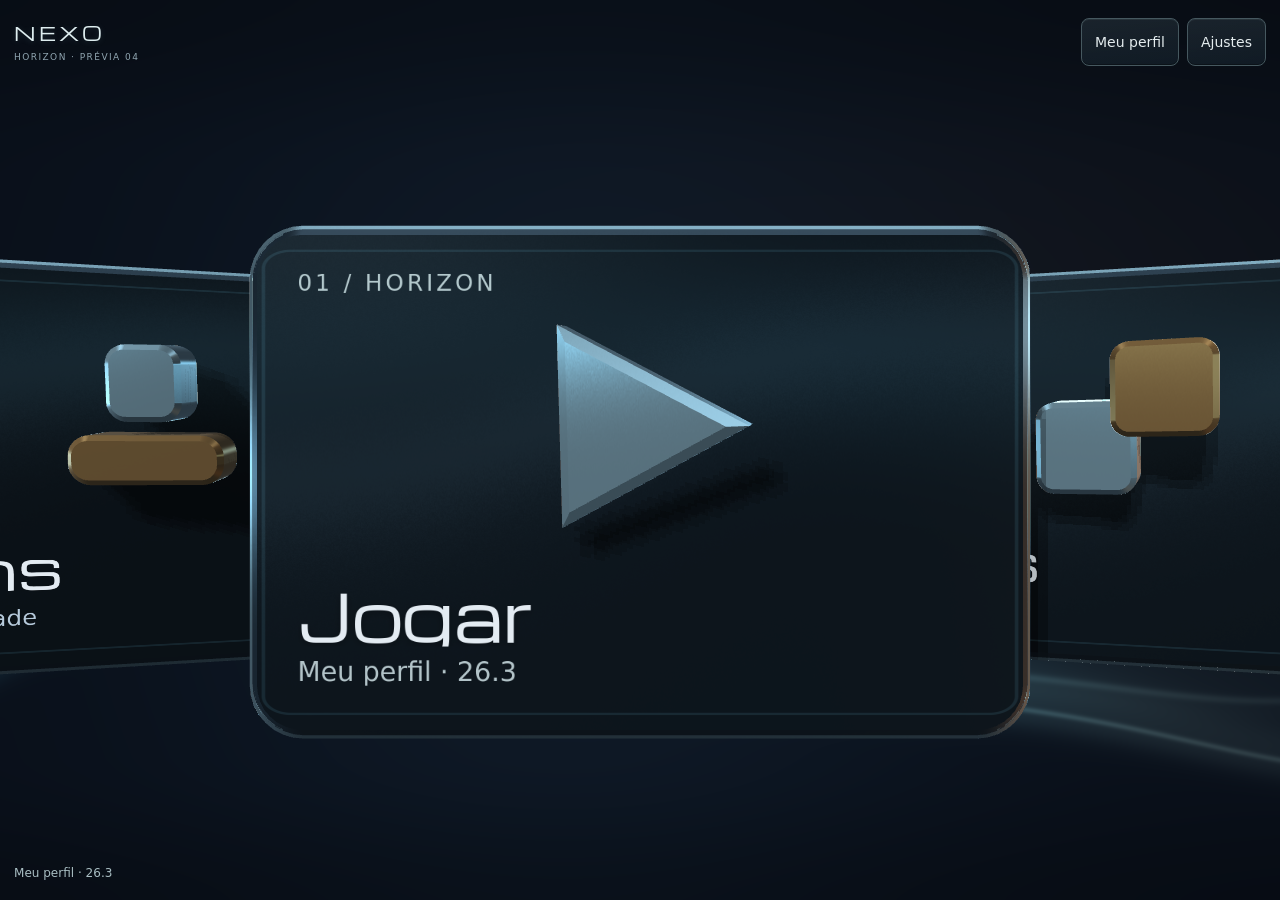
==== commit c973d1af: "fix(nexo): per-pixel directional motion blur and quieter interface cues Replace whole-scene Gaussian" ====
--- a/experiments/nexo-preview/android/src/main/assets/index.html
+++ b/experiments/nexo-preview/android/src/main/assets/index.html
@@ -2,12 +2,12 @@
 <html lang="pt-BR">
 <head>
 <meta charset="utf-8"><meta name="viewport" content="width=device-width,initial-scale=1,viewport-fit=cover">
-<meta name="theme-color" content="#090f19"><title>Horizon Nexo — Prévia 3</title>
+<meta name="theme-color" content="#090f19"><title>Horizon Nexo — Prévia 4</title>
 <link rel="stylesheet" href="nexo.css">
 </head>
 <body>
 <main id="nexo-app" class="nexo-study">
-  <header class="app-header"><div><span class="wordmark">NEXO</span><small>HORIZON · PRÉVIA 03</small></div><div class="header-actions"><button id="profile-button" type="button" aria-label="Trocar perfil">Meu perfil</button><button id="settings-button" type="button">Ajustes</button></div></header>
+  <header class="app-header"><div><span class="wordmark">NEXO</span><small>HORIZON · PRÉVIA 04</small></div><div class="header-actions"><button id="profile-button" type="button" aria-label="Trocar perfil">Meu perfil</button><button id="settings-button" type="button">Ajustes</button></div></header>
   <div id="scene-wrap"><canvas id="scene" aria-label="Carrossel 3D. Arraste para selecionar e toque na aba em destaque para abrir.">Nexo: Jogar, Mods, Pacotes, Shaders e Skins.</canvas>
     <div id="front-label" aria-hidden="true"><span class="front-prefix"></span><span class="front-title"></span><span class="front-caption"></span></div>
     <div id="tab-targets" aria-label="Abas do Nexo"><button type="button" data-card="0">Jogar</button><button type="button" data-card="1">Mods</button><button type="button" data-card="2">Pacotes</button><button type="button" data-card="3">Shaders</button><button type="button" data-card="4">Skins</button></div>
@@ -18,6 +18,7 @@
 </main>
 <dialog id="settings-dialog" aria-labelledby="settings-title"><header><h2 id="settings-title">Ajustes do Nexo</h2><button type="button" data-close>Fechar</button></header><div class="dialog-body">
 <label>Tamanho do texto<select data-pref="textScale"><option value="1">Padrão</option><option value="1.15">Ampliado</option><option value="1.3">Grande</option></select></label>
+<label>Desfoque de movimento<input type="checkbox" data-pref="motionBlur"></label>
 <label>Movimento reduzido<input type="checkbox" data-pref="reducedMotion"></label>
 <label>Fundo vivo<input type="checkbox" data-pref="ambientMotion"></label>
 <label>Sombras e reflexos<input type="checkbox" data-pref="sceneLighting"></label>
@@ -34,5 +35,5 @@
 <dialog id="catalog-options-dialog" aria-labelledby="catalog-options-title"><header><h2 id="catalog-options-title">Opções da biblioteca</h2><button type="button" data-close>Fechar</button></header><div class="dialog-body"><button type="button" id="import-catalog">Importar lista Nexo</button><button type="button" id="export-catalog">Exportar lista Nexo</button><button type="button" id="reset-filters">Limpar busca e filtros</button><p class="note">Este update importa e exporta manifestos Nexo em JSON.</p></div></dialog>
 <input type="file" id="catalog-file" accept="application/json,.json" hidden>
 <div id="notice" role="status" hidden><span></span><button type="button" id="notice-undo" hidden>Desfazer</button><button type="button" id="notice-close" aria-label="Dispensar aviso">Fechar</button></div>
-<script src="state.js"></script><script src="audio.js"></script><script src="app.js"></script><script src="scene.js"></script>
+<script src="state.js"></script><script src="audio.js"></script><script src="app.js"></script><script src="motion.js"></script><script src="scene.js"></script>
 </body></html>
--- a/experiments/nexo-preview/android/src/main/assets/nexo.css
+++ b/experiments/nexo-preview/android/src/main/assets/nexo.css
@@ -50,5 +50,3 @@
 #tab-targets button{position:absolute;left:0;top:0;width:1024px;height:668px;min-height:0;padding:0;transform-origin:0 0;pointer-events:none;color:transparent;background:transparent;border:0;border-radius:60px;box-shadow:none;opacity:0;touch-action:none}
 #tab-targets button:active{filter:none}#tab-targets button:focus-visible{opacity:1;outline:7px solid #d1ac7c;outline-offset:-14px}
 @media(max-height:500px) and (orientation:landscape){.app-header{min-height:calc(58px + env(safe-area-inset-top));padding-top:calc(6px + env(safe-area-inset-top))}.app-footer{min-height:calc(34px + env(safe-area-inset-bottom));padding-bottom:calc(6px + env(safe-area-inset-bottom))}.module-header{padding-left:60px}}
-
-#scene{filter:blur(var(--transition-blur,0px))}#module{filter:blur(var(--transition-blur,0px))}
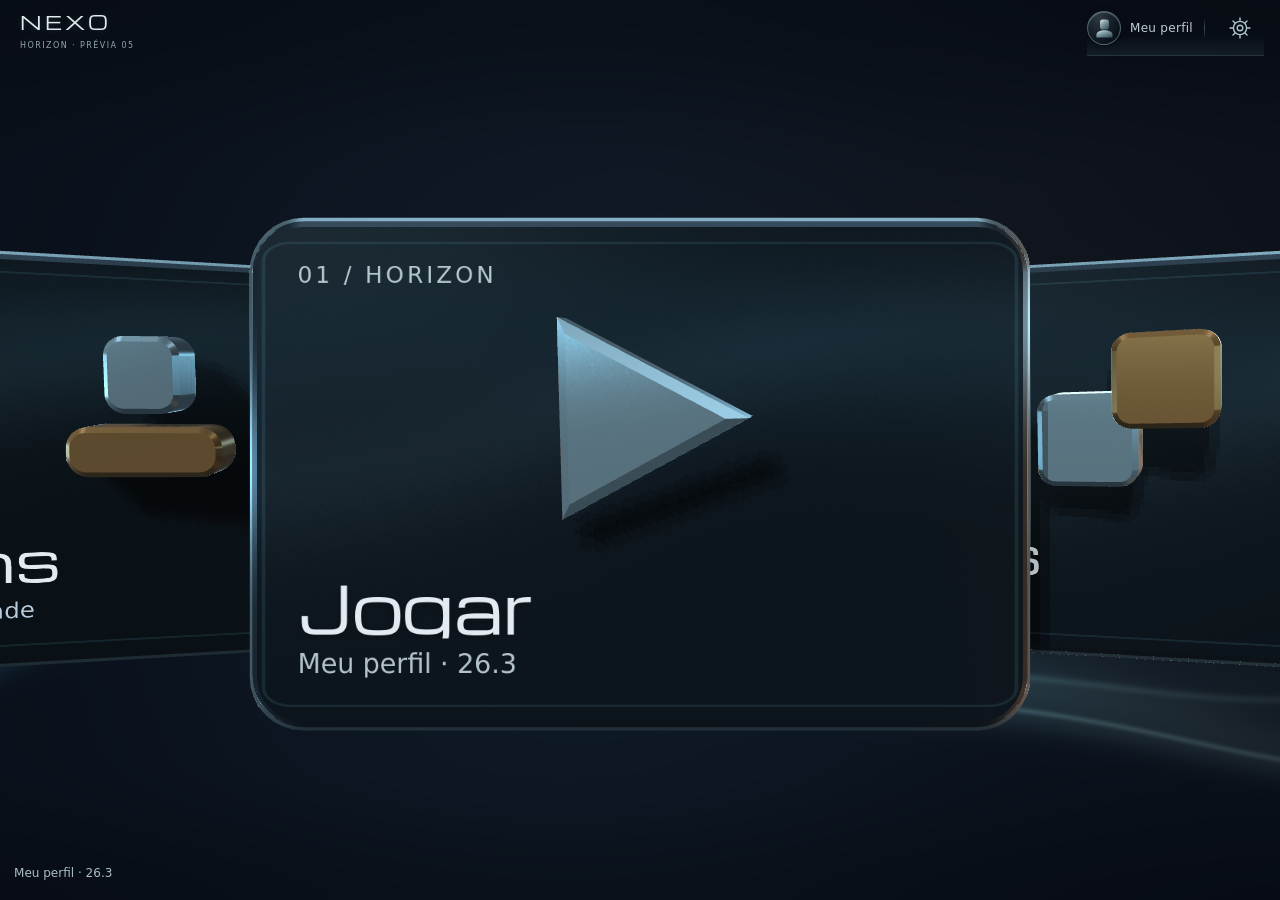
==== commit 414674f1: "feat(nexo): spacious mobile libraries, integrated utilities and original intro Expand the actual pan" ====
--- a/experiments/nexo-preview/android/src/main/assets/index.html
+++ b/experiments/nexo-preview/android/src/main/assets/index.html
@@ -2,12 +2,12 @@
 <html lang="pt-BR">
 <head>
 <meta charset="utf-8"><meta name="viewport" content="width=device-width,initial-scale=1,viewport-fit=cover">
-<meta name="theme-color" content="#090f19"><title>Horizon Nexo — Prévia 4</title>
+<meta name="theme-color" content="#090f19"><title>Horizon Nexo — Prévia 5</title>
 <link rel="stylesheet" href="nexo.css">
 </head>
-<body>
+<body class="intro-active">
 <main id="nexo-app" class="nexo-study">
-  <header class="app-header"><div><span class="wordmark">NEXO</span><small>HORIZON · PRÉVIA 04</small></div><div class="header-actions"><button id="profile-button" type="button" aria-label="Trocar perfil">Meu perfil</button><button id="settings-button" type="button">Ajustes</button></div></header>
+  <header class="app-header"><div class="brand-lockup"><span class="wordmark">NEXO</span><small>HORIZON · PRÉVIA 05</small></div><div class="header-actions system-dock" role="group" aria-label="Sistema"><button id="profile-button" class="system-profile" type="button" aria-label="Trocar perfil"><span class="profile-lens" aria-hidden="true"><svg width="25" height="25" viewBox="0 0 28 28"><defs><linearGradient id="profile-chrome" x2=".8" y2="1"><stop stop-color="#e1f0ef"/><stop offset=".45" stop-color="#819da4"/><stop offset="1" stop-color="#395361"/></linearGradient></defs><rect x="9" y="4" width="10" height="11" rx="3" fill="url(#profile-chrome)"/><path d="M5 24v-3c0-3 4-5 9-5s9 2 9 5v3Z" fill="url(#profile-chrome)"/></svg></span><span id="profile-current">Meu perfil</span></button><span class="system-divider" aria-hidden="true"></span><button id="settings-button" class="system-settings" type="button" aria-label="Ajustes" title="Ajustes"><svg width="24" height="24" viewBox="0 0 24 24" fill="none" aria-hidden="true"><circle cx="12" cy="12" r="6.6" stroke="currentColor" stroke-width="1.4"/><circle cx="12" cy="12" r="2.8" stroke="currentColor" stroke-width="1.4"/><path d="M12 2v3m0 14v3M2 12h3m14 0h3M5 5l2 2m10 10 2 2M5 19l2-2M17 7l2-2" stroke="currentColor" stroke-width="1.4" stroke-linecap="round"/></svg></button></div></header>
   <div id="scene-wrap"><canvas id="scene" aria-label="Carrossel 3D. Arraste para selecionar e toque na aba em destaque para abrir.">Nexo: Jogar, Mods, Pacotes, Shaders e Skins.</canvas>
     <div id="front-label" aria-hidden="true"><span class="front-prefix"></span><span class="front-title"></span><span class="front-caption"></span></div>
     <div id="tab-targets" aria-label="Abas do Nexo"><button type="button" data-card="0">Jogar</button><button type="button" data-card="1">Mods</button><button type="button" data-card="2">Pacotes</button><button type="button" data-card="3">Shaders</button><button type="button" data-card="4">Skins</button></div>
@@ -17,6 +17,8 @@
   <p class="nexo-error" role="alert" hidden></p>
 </main>
 <dialog id="settings-dialog" aria-labelledby="settings-title"><header><h2 id="settings-title">Ajustes do Nexo</h2><button type="button" data-close>Fechar</button></header><div class="dialog-body">
+<label>Animação de abertura<input type="checkbox" data-pref="introEnabled"></label>
+<button type="button" id="replay-intro">Rever abertura</button>
 <label>Tamanho do texto<select data-pref="textScale"><option value="1">Padrão</option><option value="1.15">Ampliado</option><option value="1.3">Grande</option></select></label>
 <label>Desfoque de movimento<input type="checkbox" data-pref="motionBlur"></label>
 <label>Movimento reduzido<input type="checkbox" data-pref="reducedMotion"></label>
@@ -32,8 +34,10 @@
 </div></dialog>
 <dialog id="profiles-dialog" aria-labelledby="profiles-title"><header><h2 id="profiles-title">Perfis de prévia</h2><button type="button" data-close>Fechar</button></header><div class="dialog-body"><div id="profile-list"></div><form id="profile-form"><label for="profile-name">Novo perfil</label><input id="profile-name" name="name" maxlength="50" autocomplete="off" placeholder="Nome do perfil"><button type="submit">Adicionar</button><p id="profile-error" role="alert"></p></form></div></dialog>
 <dialog id="details-dialog" aria-labelledby="details-title"><header><h2 id="details-title">Detalhes</h2><button type="button" data-close>Fechar</button></header><div id="details-content" class="dialog-body"></div></dialog>
-<dialog id="catalog-options-dialog" aria-labelledby="catalog-options-title"><header><h2 id="catalog-options-title">Opções da biblioteca</h2><button type="button" data-close>Fechar</button></header><div class="dialog-body"><button type="button" id="import-catalog">Importar lista Nexo</button><button type="button" id="export-catalog">Exportar lista Nexo</button><button type="button" id="reset-filters">Limpar busca e filtros</button><p class="note">Este update importa e exporta manifestos Nexo em JSON.</p></div></dialog>
+<dialog id="catalog-options-dialog" aria-labelledby="catalog-options-title"><header><h2 id="catalog-options-title">Opções da biblioteca</h2><button type="button" data-close>Fechar</button></header><div class="dialog-body"><button type="button" id="module-profile">Trocar perfil</button><button type="button" id="module-settings">Ajustes do Nexo</button><button type="button" id="import-catalog">Importar lista Nexo</button><button type="button" id="export-catalog">Exportar lista Nexo</button><button type="button" id="reset-filters">Limpar busca e filtros</button><p class="note">Este update importa e exporta manifestos Nexo em JSON.</p></div></dialog>
+<dialog id="catalog-filters-dialog" aria-labelledby="catalog-filters-title"><header><h2 id="catalog-filters-title">Filtrar e ordenar</h2><button type="button" data-close>Concluído</button></header><div id="catalog-filters-body" class="dialog-body"></div></dialog>
+<dialog id="intro-dialog" aria-label="Abertura do Nexo" aria-modal="true"><div class="intro-field" aria-hidden="true"><i class="intro-ray ray-cold"></i><i class="intro-ray ray-warm"></i></div><div class="intro-lockup" aria-hidden="true"><svg id="intro-mark" viewBox="0 0 100 100" fill="none"><defs><linearGradient id="intro-metal" x1="0" y1="0" x2="1" y2="1"><stop stop-color="#e0efee"/><stop offset=".35" stop-color="#75b4c1"/><stop offset=".7" stop-color="#d5b991"/><stop offset="1" stop-color="#324f65"/></linearGradient></defs><path class="intro-stroke" pathLength="1" d="M20 78V22l60 56V22" stroke="url(#intro-metal)" stroke-width="5" stroke-linecap="round" stroke-linejoin="round"/><path class="intro-orbit" pathLength="1" d="M9 64C-1 32 25 8 52 8S99 31 91 58 60 99 35 89" stroke="url(#intro-metal)" stroke-width="1"/></svg><span id="intro-word">NEXO</span></div><button type="button" id="intro-skip">Toque para pular</button></dialog>
 <input type="file" id="catalog-file" accept="application/json,.json" hidden>
 <div id="notice" role="status" hidden><span></span><button type="button" id="notice-undo" hidden>Desfazer</button><button type="button" id="notice-close" aria-label="Dispensar aviso">Fechar</button></div>
-<script src="state.js"></script><script src="audio.js"></script><script src="app.js"></script><script src="motion.js"></script><script src="scene.js"></script>
+<script src="state.js"></script><script src="audio.js"></script><script src="app.js"></script><script src="intro.js"></script><script src="motion.js"></script><script src="scene.js"></script>
 </body></html>
--- a/experiments/nexo-preview/android/src/main/assets/nexo.css
+++ b/experiments/nexo-preview/android/src/main/assets/nexo.css
@@ -50,3 +50,32 @@
 #tab-targets button{position:absolute;left:0;top:0;width:1024px;height:668px;min-height:0;padding:0;transform-origin:0 0;pointer-events:none;color:transparent;background:transparent;border:0;border-radius:60px;box-shadow:none;opacity:0;touch-action:none}
 #tab-targets button:active{filter:none}#tab-targets button:focus-visible{opacity:1;outline:7px solid #d1ac7c;outline-offset:-14px}
 @media(max-height:500px) and (orientation:landscape){.app-header{min-height:calc(58px + env(safe-area-inset-top));padding-top:calc(6px + env(safe-area-inset-top))}.app-footer{min-height:calc(34px + env(safe-area-inset-bottom));padding-bottom:calc(6px + env(safe-area-inset-bottom))}.module-header{padding-left:60px}}
+
+/* Console utility rail and a library that uses the available screen. */
+:root{--safe-top:env(safe-area-inset-top);--safe-bottom:env(safe-area-inset-bottom);--safe-left:env(safe-area-inset-left);--safe-right:env(safe-area-inset-right)}
+.app-header{min-height:calc(64px + env(safe-area-inset-top));padding-top:calc(8px + env(safe-area-inset-top));padding-left:max(20px,env(safe-area-inset-left));padding-right:max(16px,env(safe-area-inset-right));opacity:clamp(0,calc(1 - var(--module-open,0)*3),1)}
+.brand-lockup small{font-size:8px;letter-spacing:.18em}.system-dock{gap:6px;align-items:center;border-bottom:1px solid #83abb23b;padding-bottom:3px;background:linear-gradient(0deg,#608d9820,transparent 40%)}
+.system-dock button,.system-dock button:first-child{background:transparent;border:0;box-shadow:none;border-radius:6px;padding:0;min-height:48px;max-width:none;color:#bfced2}
+.system-profile{display:flex;align-items:center;gap:9px;min-width:0}.system-profile #profile-current{max-width:150px;overflow:hidden;text-overflow:ellipsis;white-space:nowrap;font-size:12px;letter-spacing:.025em}
+.profile-lens{display:grid;place-items:center;width:34px;height:34px;flex:none;border-radius:50%;border:1px solid #88a9ae80;background:radial-gradient(ellipse at 35% 20%,#acc7ca3b,#0a141de0 70%);box-shadow:inset 0 1px 1px #dffaff45,0 1px 6px #0008}
+.system-divider{width:1px;height:21px;background:linear-gradient(transparent,#96b4b663,transparent);margin:0 5px}.system-dock .system-settings{width:48px;min-width:48px;display:grid;place-items:center;color:#abc3ca}.system-dock button:active{color:#f2f4e9;filter:brightness(1.2)}
+.app-footer{opacity:clamp(0,calc(1 - var(--module-open,0)*3),1)}
+#module{padding:10px 12px 12px;border-radius:14px}.module-header{min-height:52px;margin-bottom:4px;padding-left:46px;gap:6px}.module-header small{font-size:10px;letter-spacing:.085em;line-height:1.3}.module-header h1{font-size:calc(20px * var(--scale));line-height:1.12;overflow-wrap:normal;white-space:nowrap;overflow:hidden;text-overflow:ellipsis;letter-spacing:-.025em}
+#module-content{gap:6px}.catalog-tools{display:flex;align-items:center;gap:8px;flex:none;height:48px}.catalog-search{position:relative;display:flex;align-items:center;flex:1;width:auto;min-width:0}.catalog-search>svg{position:absolute;left:12px;pointer-events:none;color:#91b1bb}.catalog-search input{width:100%;min-width:0;padding:9px 42px 9px 38px;min-height:48px;border-radius:7px;background:linear-gradient(170deg,#1e303b88,#0b182399);border-color:#718f964d}
+.catalog-search .catalog-clear{position:absolute;right:1px;top:0;width:40px;min-height:48px;padding:0;border:0;background:transparent;box-shadow:none;display:grid;place-items:center;color:#abc1c6}.catalog-tools .catalog-filter-toggle{width:48px;min-width:48px;min-height:48px;padding:0;display:grid;place-items:center;position:relative;border-color:#78949c66;background:linear-gradient(150deg,#31454c88,#14232b99)}
+.catalog-filter-toggle[aria-pressed=true]::after{content:'';position:absolute;width:5px;height:5px;border-radius:50%;right:7px;top:7px;background:#cfb587;box-shadow:0 0 6px #cfb58744}
+.catalog-list{display:grid;grid-template-columns:minmax(0,1fr);grid-auto-rows:minmax(64px,max-content);align-content:start;column-gap:20px;overflow-anchor:none;padding:0 2px 4px;scroll-padding:0}
+.catalog-row{min-height:64px;padding:6px 0;gap:8px;border-bottom-color:#80a4ab2d}.catalog-row .row-detail{min-height:48px;display:flex;flex-direction:column;justify-content:center;gap:2px}.row-name{font-size:1em;line-height:1.3;font-weight:500}.row-caption{font-size:.8em;line-height:1.3;overflow:hidden;text-overflow:ellipsis;white-space:nowrap}
+.catalog-row .row-toggle,.catalog-row .row-toggle[aria-pressed=true]{min-width:68px;min-height:48px;border:0;box-shadow:none;background:transparent;padding:2px 4px;display:flex;flex-direction:column;align-items:center;justify-content:center;gap:3px;color:#a3b8bc}
+.switch-track{width:34px;height:15px;border-radius:9px;background:#08131d;border:1px solid #617a8477;box-shadow:inset 0 1px 3px #000a;position:relative}.switch-track::after{content:'';position:absolute;left:2px;top:2px;width:9px;height:9px;border-radius:50%;background:linear-gradient(#c1c9c8,#607e8a);box-shadow:0 1px 2px #0009}.row-toggle[aria-pressed=true] .switch-track{background:#294d59;border-color:#8dbec496}.row-toggle[aria-pressed=true] .switch-track::after{left:21px;background:linear-gradient(#eceddf,#8db7bd);box-shadow:0 0 5px #a9e3e344}.switch-caption{font-size:10px;line-height:1.2;letter-spacing:.02em}.row-toggle[aria-pressed=true] .switch-caption{color:#bfdbd9}.catalog-list .empty{grid-column:1/-1}
+#catalog-filters-body label{flex-wrap:nowrap}#catalog-filters-body select{min-width:130px}#catalog-options-dialog .dialog-body>button{min-height:48px;text-align:left}
+@media(max-width:480px){.app-header{padding-left:max(14px,env(safe-area-inset-left));padding-right:max(10px,env(safe-area-inset-right))}.brand-lockup small{display:none}.system-profile #profile-current{max-width:96px;font-size:11px}.system-dock{gap:2px}.system-divider{margin:0 2px}.profile-lens{width:30px;height:30px}#module{padding:9px 10px 10px}.module-header{padding-left:44px;min-height:52px}}
+@media(orientation:landscape){.catalog-list{grid-template-columns:repeat(2,minmax(0,1fr))}.app-header{min-height:calc(56px + env(safe-area-inset-top));padding-top:calc(4px + env(safe-area-inset-top))}.module-header{min-height:48px;margin-bottom:3px}.catalog-tools{height:48px}.catalog-row{min-height:64px}.skin-space{min-height:60px}}
+
+/* The introduction shares the live scene; all marks and light traces are original vectors. */
+#intro-dialog{position:fixed;inset:0;width:100vw;height:100vh;height:100dvh;max-width:none;max-height:none;margin:0;padding:0;border:0;border-radius:0;box-shadow:none;overflow:hidden;background:radial-gradient(ellipse at 50% 43%,#18324188,#050b14de 75%);color:#dcecef}
+#intro-dialog::backdrop{background:transparent}.intro-field{position:absolute;inset:0;overflow:hidden;pointer-events:none}.intro-ray{position:absolute;width:min(650px,95vw);height:1px;top:45%;left:calc(50% - min(325px,47.5vw));background:linear-gradient(90deg,transparent,#97d3df,transparent);box-shadow:0 0 13px 3px #6fc6d833;transform-origin:center;opacity:0}.intro-ray.ray-warm{top:49%;background:linear-gradient(90deg,transparent,#e1c496,transparent);box-shadow:0 0 16px 2px #d1ae7933}
+.intro-lockup{position:absolute;left:50%;top:44%;transform:translate(-50%,-50%);display:flex;flex-direction:column;align-items:center;gap:17px;pointer-events:none}#intro-mark{width:84px;height:84px;overflow:visible;filter:drop-shadow(0 0 12px #8ccddd38)}.intro-stroke,.intro-orbit{stroke-dasharray:1;stroke-dashoffset:1}
+#intro-word{display:block;font:400 clamp(32px,8vw,48px) Michroma,system-ui,sans-serif;letter-spacing:.2em;margin-right:-.2em;line-height:1.3;background:linear-gradient(150deg,#e3efee,#97c2c9 48%,#ccbb9f 72%,#6c919f);background-clip:text;-webkit-background-clip:text;color:transparent;text-shadow:0 0 35px #99d9e622;transform-origin:center;will-change:transform,opacity;white-space:nowrap}
+#intro-skip{position:absolute;left:50%;bottom:calc(20px + env(safe-area-inset-bottom));transform:translateX(-50%);font-size:11px;letter-spacing:.12em;text-transform:uppercase;min-height:48px;padding:10px 20px;border:0;background:transparent;box-shadow:none;color:#91a7b2}#intro-skip:active{transform:translateX(-50%);color:#e6eeee}
+.intro-active .app-header,.intro-active .app-footer{opacity:0}.intro-active #module{opacity:0!important}.intro-active .nexo-error{z-index:1001}
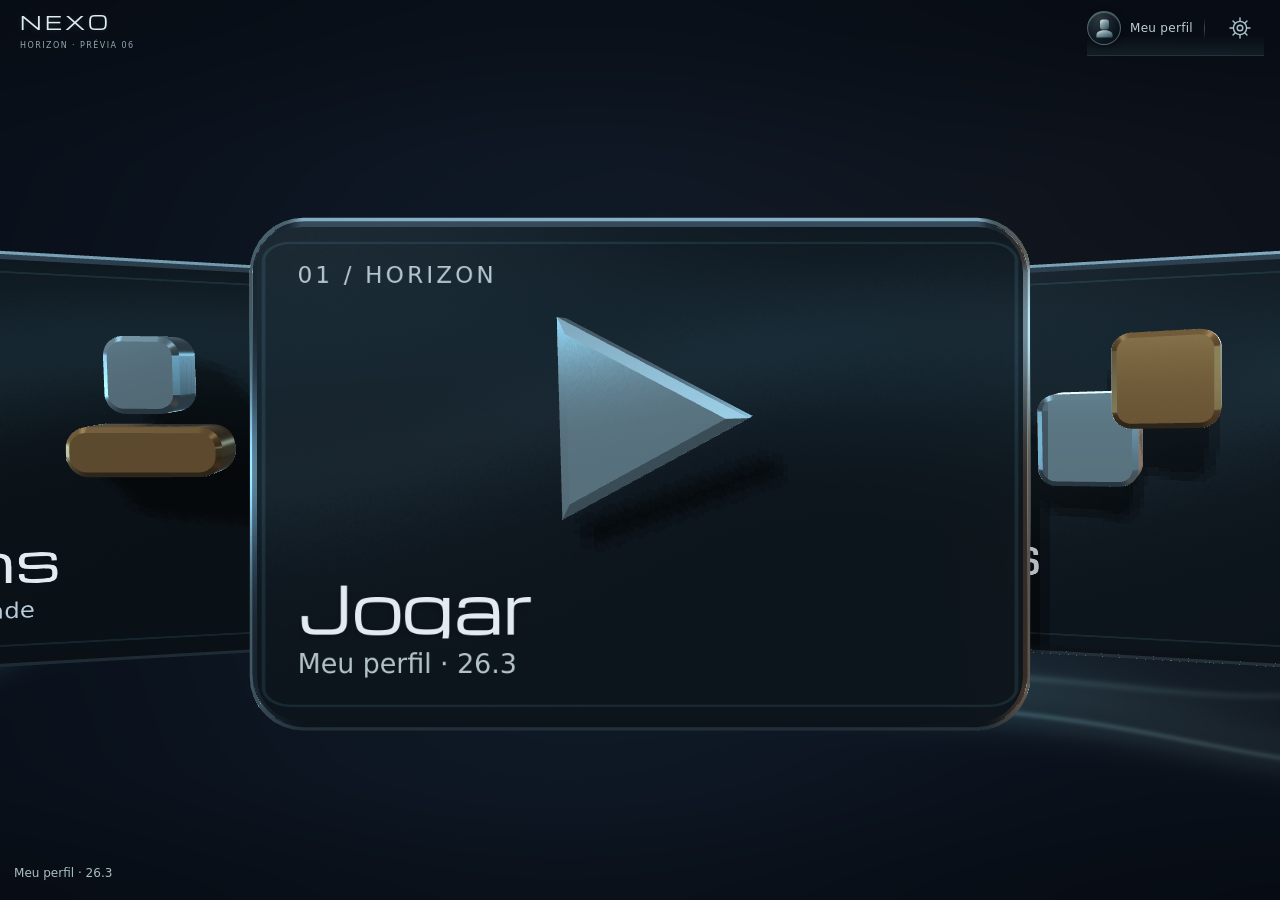
==== commit b01a6ed3: "feat(nexo): replace interface cues with edited Adobe Firefly outputs Use the four downloaded free-ba" ====
--- a/experiments/nexo-preview/android/src/main/assets/index.html
+++ b/experiments/nexo-preview/android/src/main/assets/index.html
@@ -2,12 +2,12 @@
 <html lang="pt-BR">
 <head>
 <meta charset="utf-8"><meta name="viewport" content="width=device-width,initial-scale=1,viewport-fit=cover">
-<meta name="theme-color" content="#090f19"><title>Horizon Nexo — Prévia 5</title>
+<meta name="theme-color" content="#090f19"><title>Horizon Nexo — Prévia 6</title>
 <link rel="stylesheet" href="nexo.css">
 </head>
 <body class="intro-active">
 <main id="nexo-app" class="nexo-study">
-  <header class="app-header"><div class="brand-lockup"><span class="wordmark">NEXO</span><small>HORIZON · PRÉVIA 05</small></div><div class="header-actions system-dock" role="group" aria-label="Sistema"><button id="profile-button" class="system-profile" type="button" aria-label="Trocar perfil"><span class="profile-lens" aria-hidden="true"><svg width="25" height="25" viewBox="0 0 28 28"><defs><linearGradient id="profile-chrome" x2=".8" y2="1"><stop stop-color="#e1f0ef"/><stop offset=".45" stop-color="#819da4"/><stop offset="1" stop-color="#395361"/></linearGradient></defs><rect x="9" y="4" width="10" height="11" rx="3" fill="url(#profile-chrome)"/><path d="M5 24v-3c0-3 4-5 9-5s9 2 9 5v3Z" fill="url(#profile-chrome)"/></svg></span><span id="profile-current">Meu perfil</span></button><span class="system-divider" aria-hidden="true"></span><button id="settings-button" class="system-settings" type="button" aria-label="Ajustes" title="Ajustes"><svg width="24" height="24" viewBox="0 0 24 24" fill="none" aria-hidden="true"><circle cx="12" cy="12" r="6.6" stroke="currentColor" stroke-width="1.4"/><circle cx="12" cy="12" r="2.8" stroke="currentColor" stroke-width="1.4"/><path d="M12 2v3m0 14v3M2 12h3m14 0h3M5 5l2 2m10 10 2 2M5 19l2-2M17 7l2-2" stroke="currentColor" stroke-width="1.4" stroke-linecap="round"/></svg></button></div></header>
+  <header class="app-header"><div class="brand-lockup"><span class="wordmark">NEXO</span><small>HORIZON · PRÉVIA 06</small></div><div class="header-actions system-dock" role="group" aria-label="Sistema"><button id="profile-button" class="system-profile" type="button" aria-label="Trocar perfil"><span class="profile-lens" aria-hidden="true"><svg width="25" height="25" viewBox="0 0 28 28"><defs><linearGradient id="profile-chrome" x2=".8" y2="1"><stop stop-color="#e1f0ef"/><stop offset=".45" stop-color="#819da4"/><stop offset="1" stop-color="#395361"/></linearGradient></defs><rect x="9" y="4" width="10" height="11" rx="3" fill="url(#profile-chrome)"/><path d="M5 24v-3c0-3 4-5 9-5s9 2 9 5v3Z" fill="url(#profile-chrome)"/></svg></span><span id="profile-current">Meu perfil</span></button><span class="system-divider" aria-hidden="true"></span><button id="settings-button" class="system-settings" type="button" aria-label="Ajustes" title="Ajustes"><svg width="24" height="24" viewBox="0 0 24 24" fill="none" aria-hidden="true"><circle cx="12" cy="12" r="6.6" stroke="currentColor" stroke-width="1.4"/><circle cx="12" cy="12" r="2.8" stroke="currentColor" stroke-width="1.4"/><path d="M12 2v3m0 14v3M2 12h3m14 0h3M5 5l2 2m10 10 2 2M5 19l2-2M17 7l2-2" stroke="currentColor" stroke-width="1.4" stroke-linecap="round"/></svg></button></div></header>
   <div id="scene-wrap"><canvas id="scene" aria-label="Carrossel 3D. Arraste para selecionar e toque na aba em destaque para abrir.">Nexo: Jogar, Mods, Pacotes, Shaders e Skins.</canvas>
     <div id="front-label" aria-hidden="true"><span class="front-prefix"></span><span class="front-title"></span><span class="front-caption"></span></div>
     <div id="tab-targets" aria-label="Abas do Nexo"><button type="button" data-card="0">Jogar</button><button type="button" data-card="1">Mods</button><button type="button" data-card="2">Pacotes</button><button type="button" data-card="3">Shaders</button><button type="button" data-card="4">Skins</button></div>
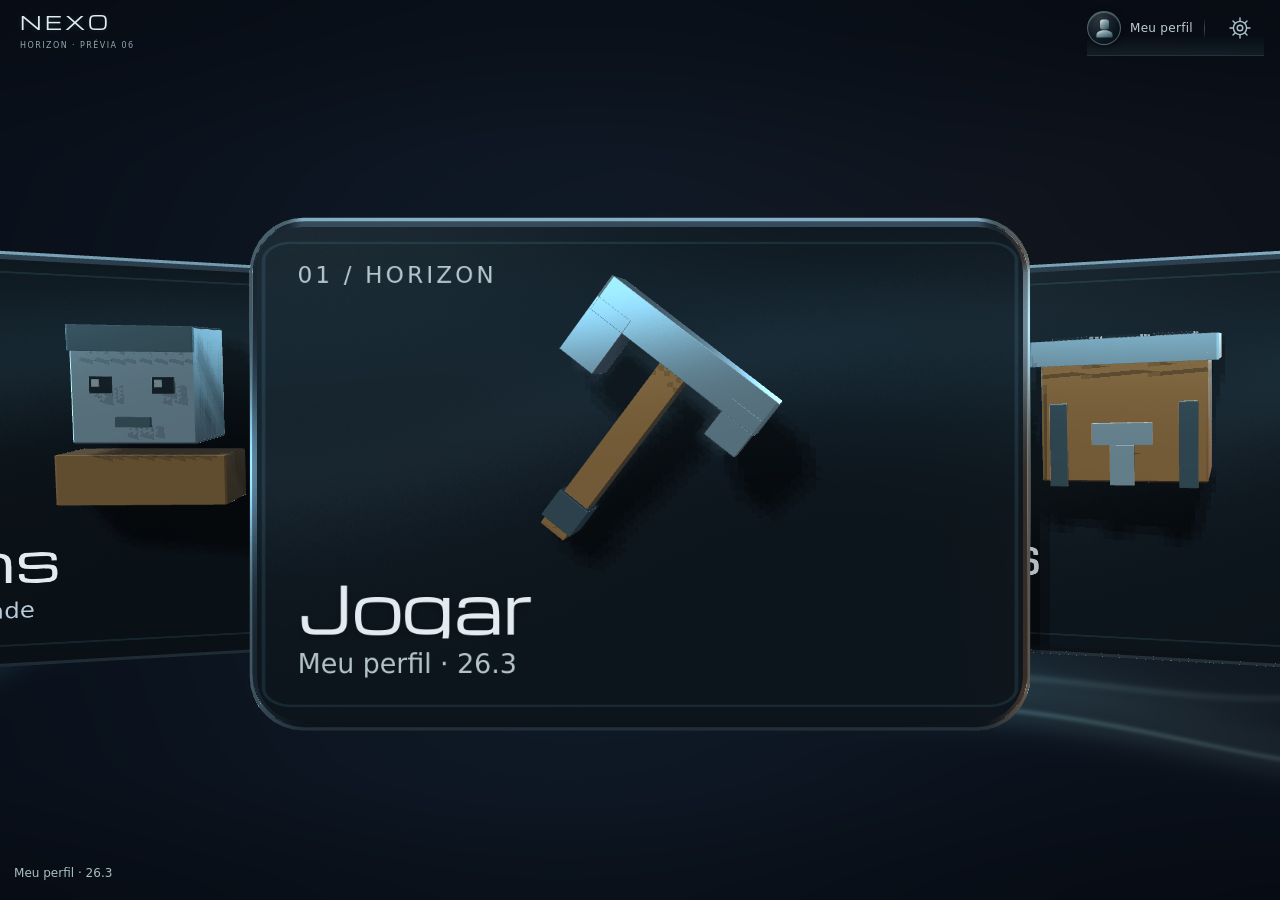
==== commit bee0569c: "Integrate Nexo Old School with the playable native launcher and voxel icons Co-Authored-By: Codex <n" ====
--- a/experiments/nexo-preview/android/src/main/assets/index.html
+++ b/experiments/nexo-preview/android/src/main/assets/index.html
@@ -39,5 +39,5 @@
 <dialog id="intro-dialog" aria-label="Abertura do Nexo" aria-modal="true"><div class="intro-field" aria-hidden="true"><i class="intro-ray ray-cold"></i><i class="intro-ray ray-warm"></i></div><div class="intro-lockup" aria-hidden="true"><svg id="intro-mark" viewBox="0 0 100 100" fill="none"><defs><linearGradient id="intro-metal" x1="0" y1="0" x2="1" y2="1"><stop stop-color="#e0efee"/><stop offset=".35" stop-color="#75b4c1"/><stop offset=".7" stop-color="#d5b991"/><stop offset="1" stop-color="#324f65"/></linearGradient></defs><path class="intro-stroke" pathLength="1" d="M20 78V22l60 56V22" stroke="url(#intro-metal)" stroke-width="5" stroke-linecap="round" stroke-linejoin="round"/><path class="intro-orbit" pathLength="1" d="M9 64C-1 32 25 8 52 8S99 31 91 58 60 99 35 89" stroke="url(#intro-metal)" stroke-width="1"/></svg><span id="intro-word">NEXO</span></div><button type="button" id="intro-skip">Toque para pular</button></dialog>
 <input type="file" id="catalog-file" accept="application/json,.json" hidden>
 <div id="notice" role="status" hidden><span></span><button type="button" id="notice-undo" hidden>Desfazer</button><button type="button" id="notice-close" aria-label="Dispensar aviso">Fechar</button></div>
-<script src="state.js"></script><script src="audio.js"></script><script src="app.js"></script><script src="intro.js"></script><script src="motion.js"></script><script src="scene.js"></script>
+<script src="host.js"></script><script src="state.js"></script><script src="audio.js"></script><script src="app.js"></script><script src="live-app.js"></script><script src="intro.js"></script><script src="motion.js"></script><script src="scene.js"></script>
 </body></html>
--- a/experiments/nexo-preview/android/src/main/assets/nexo.css
+++ b/experiments/nexo-preview/android/src/main/assets/nexo.css
@@ -79,3 +79,19 @@
 #intro-word{display:block;font:400 clamp(32px,8vw,48px) Michroma,system-ui,sans-serif;letter-spacing:.2em;margin-right:-.2em;line-height:1.3;background:linear-gradient(150deg,#e3efee,#97c2c9 48%,#ccbb9f 72%,#6c919f);background-clip:text;-webkit-background-clip:text;color:transparent;text-shadow:0 0 35px #99d9e622;transform-origin:center;will-change:transform,opacity;white-space:nowrap}
 #intro-skip{position:absolute;left:50%;bottom:calc(20px + env(safe-area-inset-bottom));transform:translateX(-50%);font-size:11px;letter-spacing:.12em;text-transform:uppercase;min-height:48px;padding:10px 20px;border:0;background:transparent;box-shadow:none;color:#91a7b2}#intro-skip:active{transform:translateX(-50%);color:#e6eeee}
 .intro-active .app-header,.intro-active .app-footer{opacity:0}.intro-active #module{opacity:0!important}.intro-active .nexo-error{z-index:1001}
+
+/* Native libraries and forms share the expanded console surface. */
+[data-host=native] .header-actions{align-items:center}
+[data-host=native] #files-button,[data-host=native] #settings-button{min-width:48px;padding:10px;background:transparent;border:0;box-shadow:none}
+[data-host=native] #module-content{gap:8px}
+.live-loading{padding:16px;color:var(--muted)}
+.live-toolbar{flex:none;display:flex;flex-wrap:wrap;gap:6px;align-items:end}
+.live-toolbar .live-field{flex:1 1 200px}.live-toolbar .live-control{min-height:44px;width:auto;flex:0 1 auto}
+.live-scroll{flex:1;min-height:0;overflow:auto;overscroll-behavior:contain;touch-action:pan-y;scrollbar-color:#779aa2 #111b25;padding:2px 4px 16px 0}
+.live-grid{display:grid;grid-template-columns:repeat(auto-fit,minmax(min(100%,275px),1fr));gap:8px;align-items:start}
+.live-control{min-width:0;min-height:52px;width:100%;display:flex;align-items:center;gap:10px;text-align:left;padding:10px 12px;border-color:#7e9b9e40;box-shadow:inset 0 1px #fff1}
+.live-control-copy{display:flex;flex:1;min-width:0;flex-direction:column;gap:4px}.live-control strong{font-size:.9em;font-weight:500;overflow-wrap:anywhere}.live-control small{line-height:1.35;font-size:.73em;color:var(--muted);overflow-wrap:anywhere}
+.live-control img{width:38px;height:38px;object-fit:contain;border-radius:4px}.live-control.live-project{background:transparent;border:0;box-shadow:none}.live-control[role=switch]{justify-content:space-between}.live-control[aria-checked=true] .switch-track{background:#92b9b9}.live-control[aria-checked=true] .switch-track:after{transform:translateX(15px)}
+.live-item{min-width:0;border:1px solid #7e9b9e40;border-radius:8px;background:linear-gradient(150deg,#22333c77,#101b2488);display:grid;grid-template-columns:minmax(0,1fr) auto;align-items:center;overflow:hidden}.live-item>.live-project{grid-column:1/-1}.live-item>.live-control{border:0;min-height:44px;padding:8px}.live-item>.live-toggle{grid-column:1}.live-item>.live-control:not(.live-project):not(.live-toggle){max-width:145px;margin:0 6px 6px auto;font-size:.85em}
+.live-field,.live-range{display:flex;flex-direction:column;gap:5px;min-width:0;font-size:.82em;color:var(--muted)}.live-field input{width:100%;min-height:46px}.live-range{padding:10px;border:1px solid #7e9b9e40;border-radius:8px}.live-range input{width:100%;min-height:40px}.live-info{display:flex;flex-direction:column;gap:7px;margin:6px 0 12px;overflow-wrap:anywhere}.live-info p{line-height:1.4;font-size:.86em}.live-info h3{font-size:1em;font-weight:500}.live-skin-space{height:190px;min-height:100px;touch-action:none;display:flex;justify-content:center;margin-bottom:12px}.live-skin-space img{height:100%;object-fit:contain;image-rendering:pixelated;user-select:none}
+@media(max-height:500px) and (orientation:landscape){[data-host=native] .module-header{min-height:46px;margin-bottom:2px}.live-control{min-height:48px;padding:8px}.live-grid{grid-template-columns:repeat(auto-fit,minmax(250px,1fr))}.live-skin-space{height:140px}.live-toolbar .live-field>span{display:none}.live-toolbar .live-control{font-size:.8em;min-height:44px}.live-control-copy{gap:2px}}
